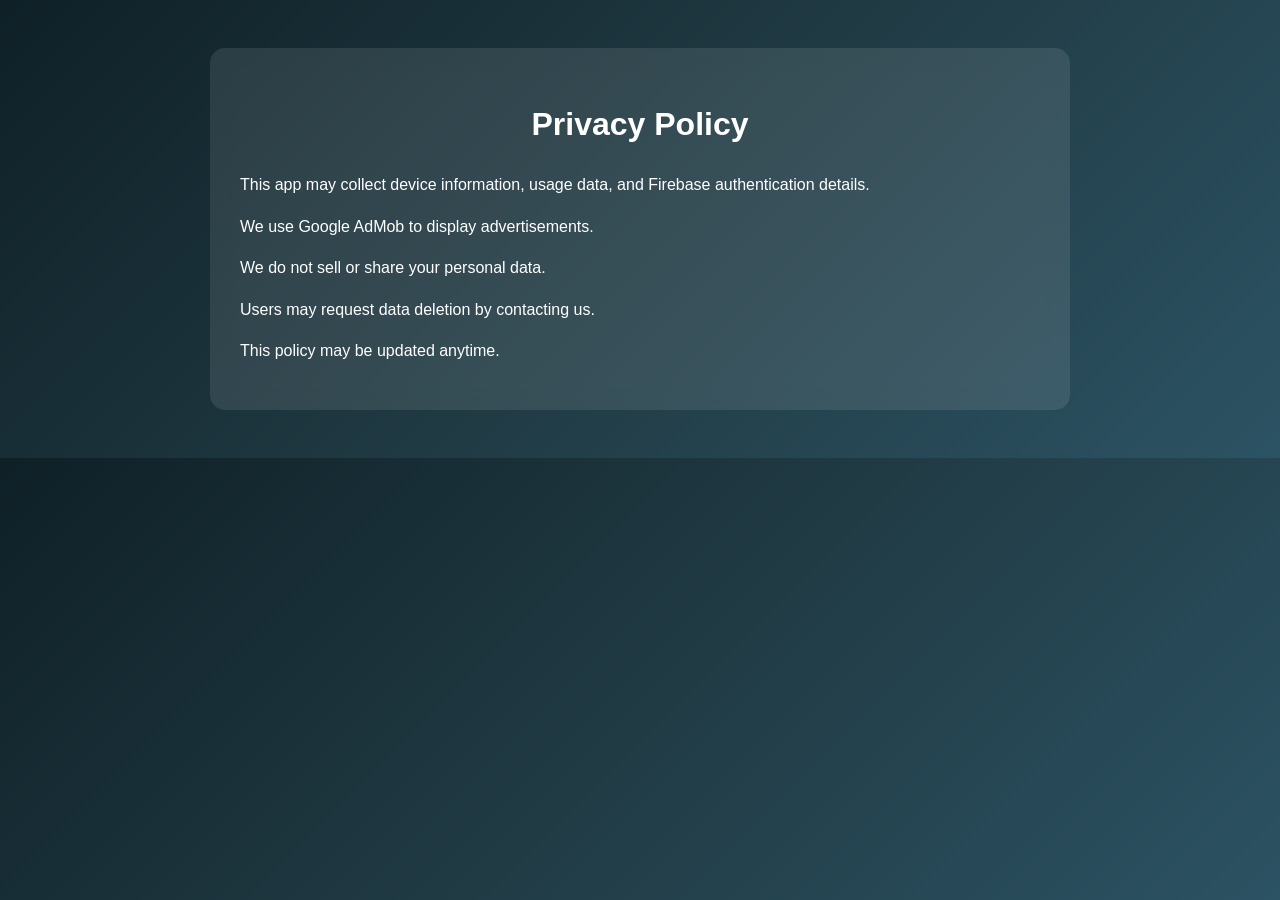
==== privacy.html @ 2727a5b6 "Update privacy.html" ====
<!DOCTYPE html>
<html>
<head>
  <title>Privacy Policy</title>
  <style>
    body {
      font-family: Arial;
      background: linear-gradient(135deg,#0f2027,#203a43,#2c5364);
      color: white;
      padding: 40px;
      line-height: 1.6;
    }
    .container {
      max-width: 800px;
      margin: auto;
      background: rgba(255,255,255,0.1);
      padding: 30px;
      border-radius: 15px;
      backdrop-filter: blur(10px);
    }
    h1 { text-align:center; }
  </style>
</head>
<body>
  <div class="container">
    <h1>Privacy Policy</h1>

    <p>This app may collect device information, usage data, and Firebase authentication details.</p>

    <p>We use Google AdMob to display advertisements.</p>

    <p>We do not sell or share your personal data.</p>

    <p>Users may request data deletion by contacting us.</p>

    <p>This policy may be updated anytime.</p>

  </div>
</body>
</html>
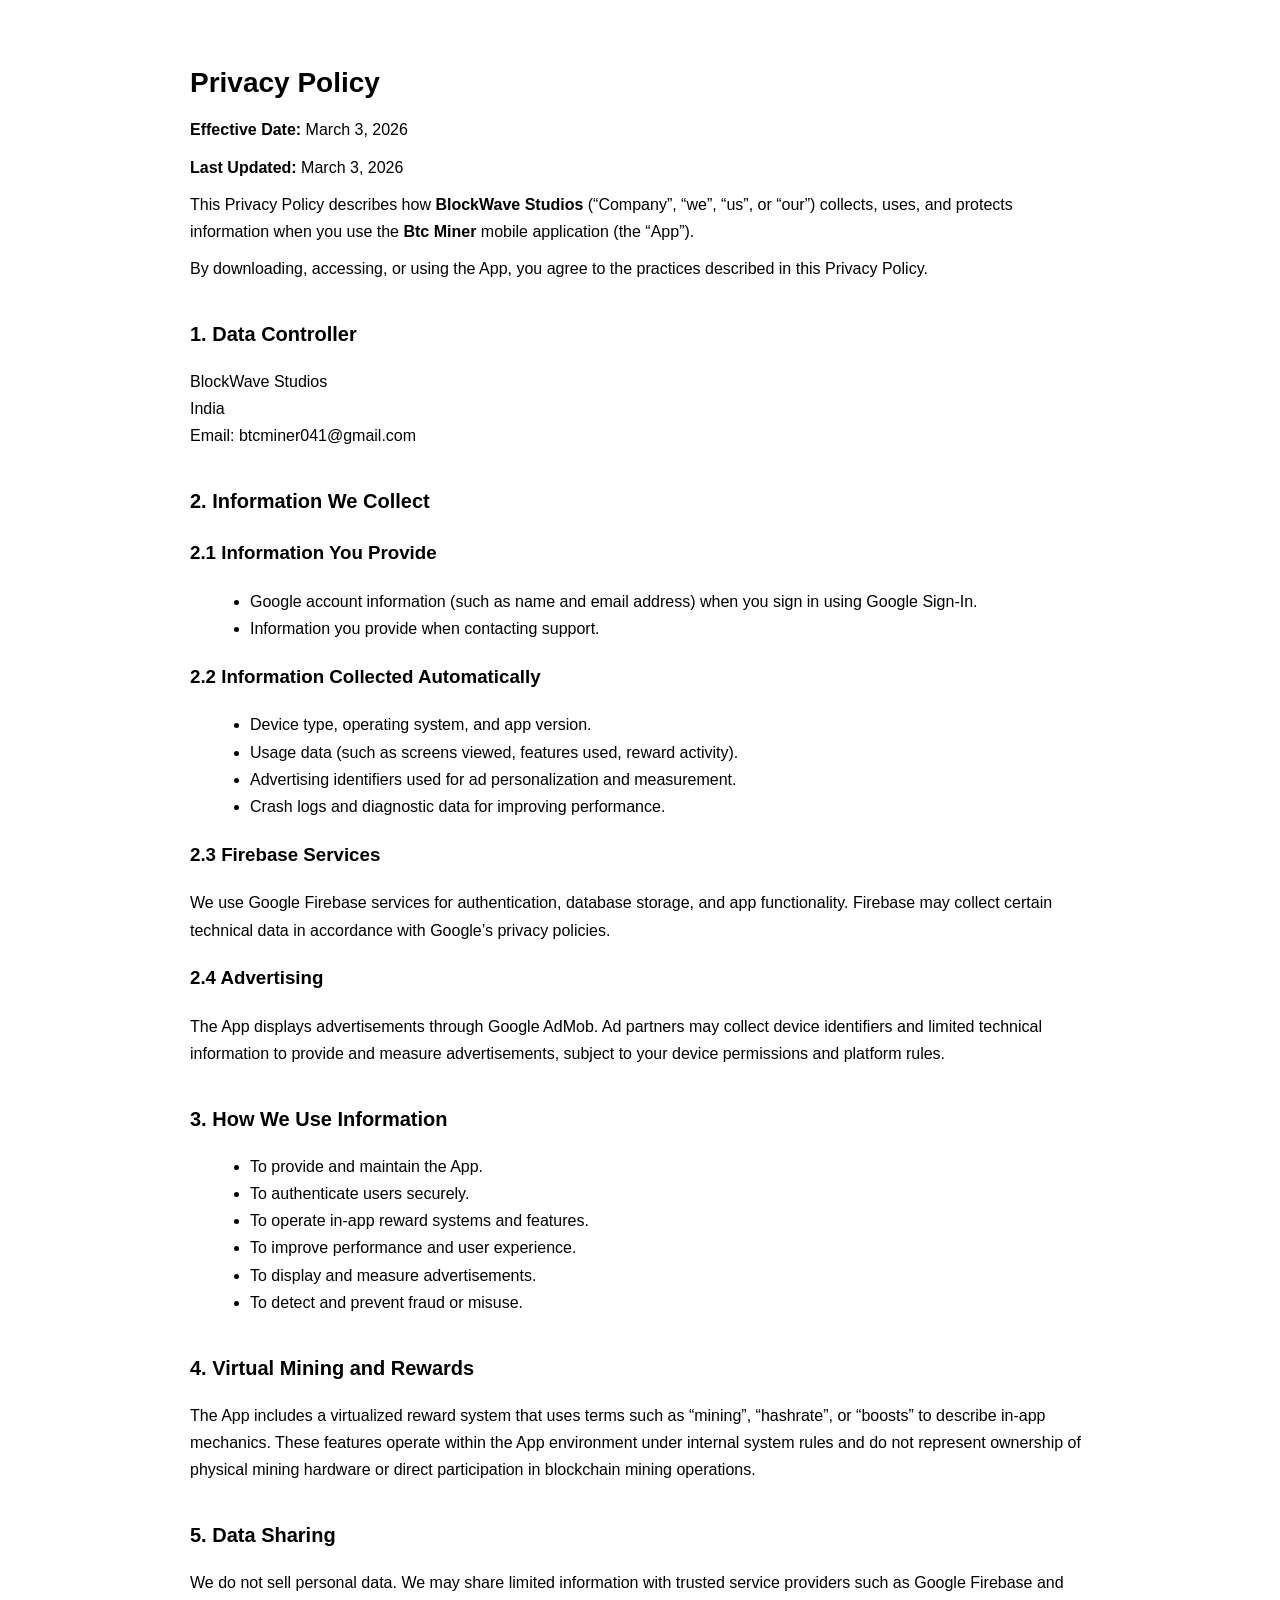
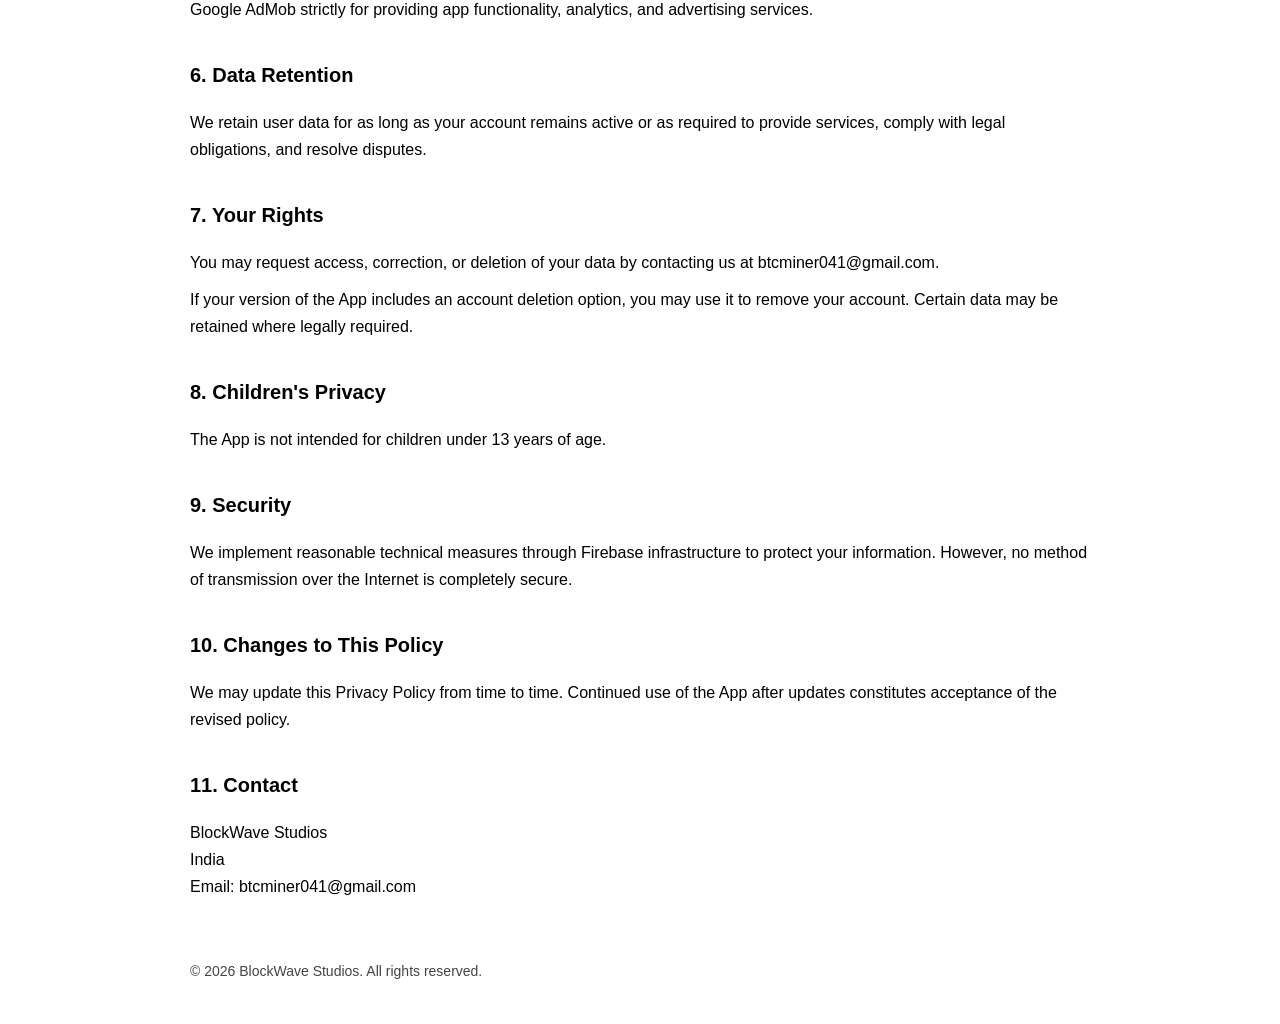
==== commit d4a374a1: "Update privacy.html" ====
--- a/privacy.html
+++ b/privacy.html
@@ -1,40 +1,133 @@
 <!DOCTYPE html>
 <html>
 <head>
-  <title>Privacy Policy</title>
-  <style>
-    body {
-      font-family: Arial;
-      background: linear-gradient(135deg,#0f2027,#203a43,#2c5364);
-      color: white;
-      padding: 40px;
-      line-height: 1.6;
-    }
-    .container {
-      max-width: 800px;
-      margin: auto;
-      background: rgba(255,255,255,0.1);
-      padding: 30px;
-      border-radius: 15px;
-      backdrop-filter: blur(10px);
-    }
-    h1 { text-align:center; }
-  </style>
+<meta charset="UTF-8">
+<meta name="viewport" content="width=device-width, initial-scale=1.0">
+<title>Privacy Policy - Btc Miner</title>
+
+<style>
+body {
+  font-family: Arial, Helvetica, sans-serif;
+  background-color: #ffffff;
+  color: #000000;
+  margin: 0;
+  padding: 40px;
+  line-height: 1.7;
+}
+
+.container {
+  max-width: 900px;
+  margin: auto;
+}
+
+h1 {
+  font-size: 28px;
+  margin-bottom: 10px;
+}
+
+h2 {
+  font-size: 20px;
+  margin-top: 35px;
+}
+
+p {
+  margin: 10px 0;
+}
+
+ul {
+  margin-left: 20px;
+}
+
+.footer {
+  margin-top: 60px;
+  font-size: 14px;
+  color: #444;
+}
+</style>
 </head>
+
 <body>
-  <div class="container">
-    <h1>Privacy Policy</h1>
 
-    <p>This app may collect device information, usage data, and Firebase authentication details.</p>
+<div class="container">
 
-    <p>We use Google AdMob to display advertisements.</p>
+<h1>Privacy Policy</h1>
+<p><strong>Effective Date:</strong> March 3, 2026</p>
+<p><strong>Last Updated:</strong> March 3, 2026</p>
 
-    <p>We do not sell or share your personal data.</p>
+<p>This Privacy Policy describes how <strong>BlockWave Studios</strong> (“Company”, “we”, “us”, or “our”) collects, uses, and protects information when you use the <strong>Btc Miner</strong> mobile application (the “App”).</p>
 
-    <p>Users may request data deletion by contacting us.</p>
+<p>By downloading, accessing, or using the App, you agree to the practices described in this Privacy Policy.</p>
 
-    <p>This policy may be updated anytime.</p>
+<h2>1. Data Controller</h2>
+<p>BlockWave Studios<br>
+India<br>
+Email: btcminer041@gmail.com</p>
 
-  </div>
+<h2>2. Information We Collect</h2>
+
+<h3>2.1 Information You Provide</h3>
+<ul>
+<li>Google account information (such as name and email address) when you sign in using Google Sign-In.</li>
+<li>Information you provide when contacting support.</li>
+</ul>
+
+<h3>2.2 Information Collected Automatically</h3>
+<ul>
+<li>Device type, operating system, and app version.</li>
+<li>Usage data (such as screens viewed, features used, reward activity).</li>
+<li>Advertising identifiers used for ad personalization and measurement.</li>
+<li>Crash logs and diagnostic data for improving performance.</li>
+</ul>
+
+<h3>2.3 Firebase Services</h3>
+<p>We use Google Firebase services for authentication, database storage, and app functionality. Firebase may collect certain technical data in accordance with Google’s privacy policies.</p>
+
+<h3>2.4 Advertising</h3>
+<p>The App displays advertisements through Google AdMob. Ad partners may collect device identifiers and limited technical information to provide and measure advertisements, subject to your device permissions and platform rules.</p>
+
+<h2>3. How We Use Information</h2>
+<ul>
+<li>To provide and maintain the App.</li>
+<li>To authenticate users securely.</li>
+<li>To operate in-app reward systems and features.</li>
+<li>To improve performance and user experience.</li>
+<li>To display and measure advertisements.</li>
+<li>To detect and prevent fraud or misuse.</li>
+</ul>
+
+<h2>4. Virtual Mining and Rewards</h2>
+<p>The App includes a virtualized reward system that uses terms such as “mining”, “hashrate”, or “boosts” to describe in-app mechanics. These features operate within the App environment under internal system rules and do not represent ownership of physical mining hardware or direct participation in blockchain mining operations.</p>
+
+<h2>5. Data Sharing</h2>
+<p>We do not sell personal data. We may share limited information with trusted service providers such as Google Firebase and Google AdMob strictly for providing app functionality, analytics, and advertising services.</p>
+
+<h2>6. Data Retention</h2>
+<p>We retain user data for as long as your account remains active or as required to provide services, comply with legal obligations, and resolve disputes.</p>
+
+<h2>7. Your Rights</h2>
+<p>You may request access, correction, or deletion of your data by contacting us at btcminer041@gmail.com.</p>
+
+<p>If your version of the App includes an account deletion option, you may use it to remove your account. Certain data may be retained where legally required.</p>
+
+<h2>8. Children's Privacy</h2>
+<p>The App is not intended for children under 13 years of age.</p>
+
+<h2>9. Security</h2>
+<p>We implement reasonable technical measures through Firebase infrastructure to protect your information. However, no method of transmission over the Internet is completely secure.</p>
+
+<h2>10. Changes to This Policy</h2>
+<p>We may update this Privacy Policy from time to time. Continued use of the App after updates constitutes acceptance of the revised policy.</p>
+
+<h2>11. Contact</h2>
+<p>BlockWave Studios<br>
+India<br>
+Email: btcminer041@gmail.com</p>
+
+<div class="footer">
+© 2026 BlockWave Studios. All rights reserved.
+</div>
+
+</div>
+
 </body>
 </html>
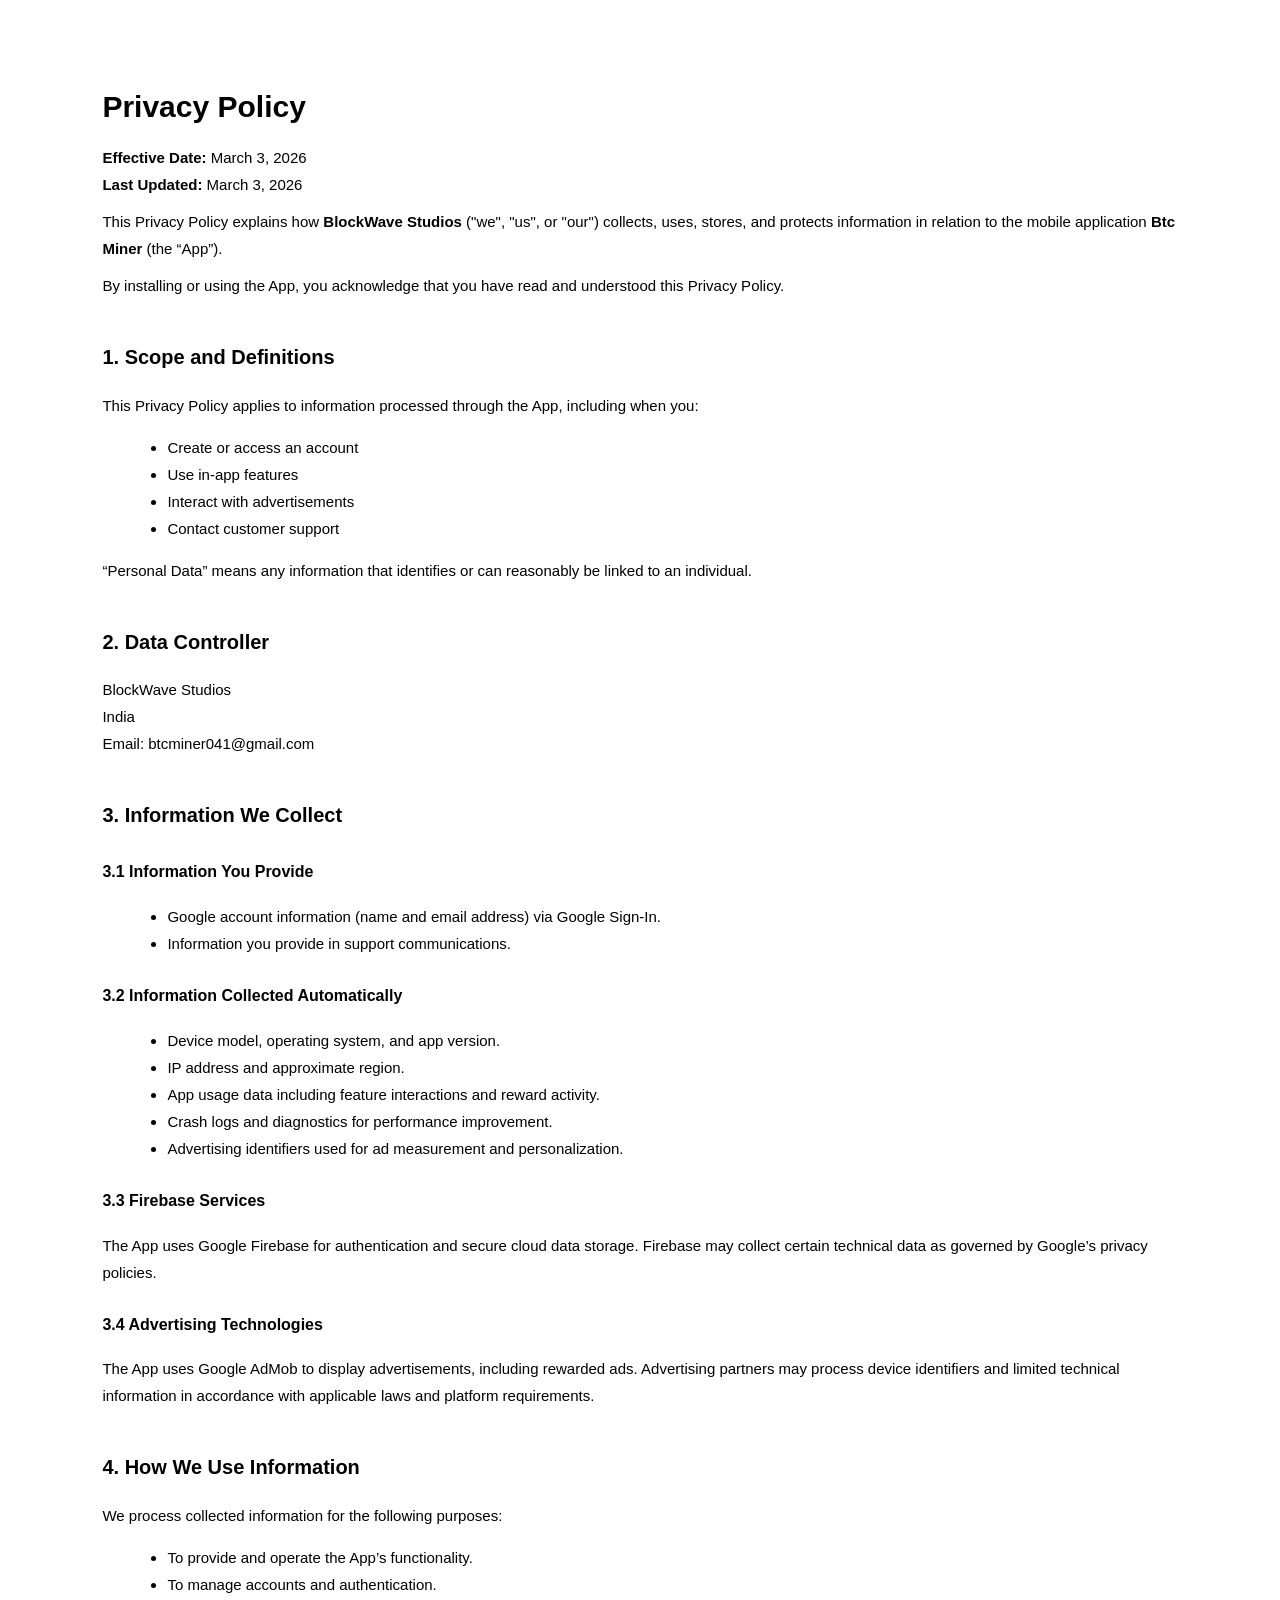
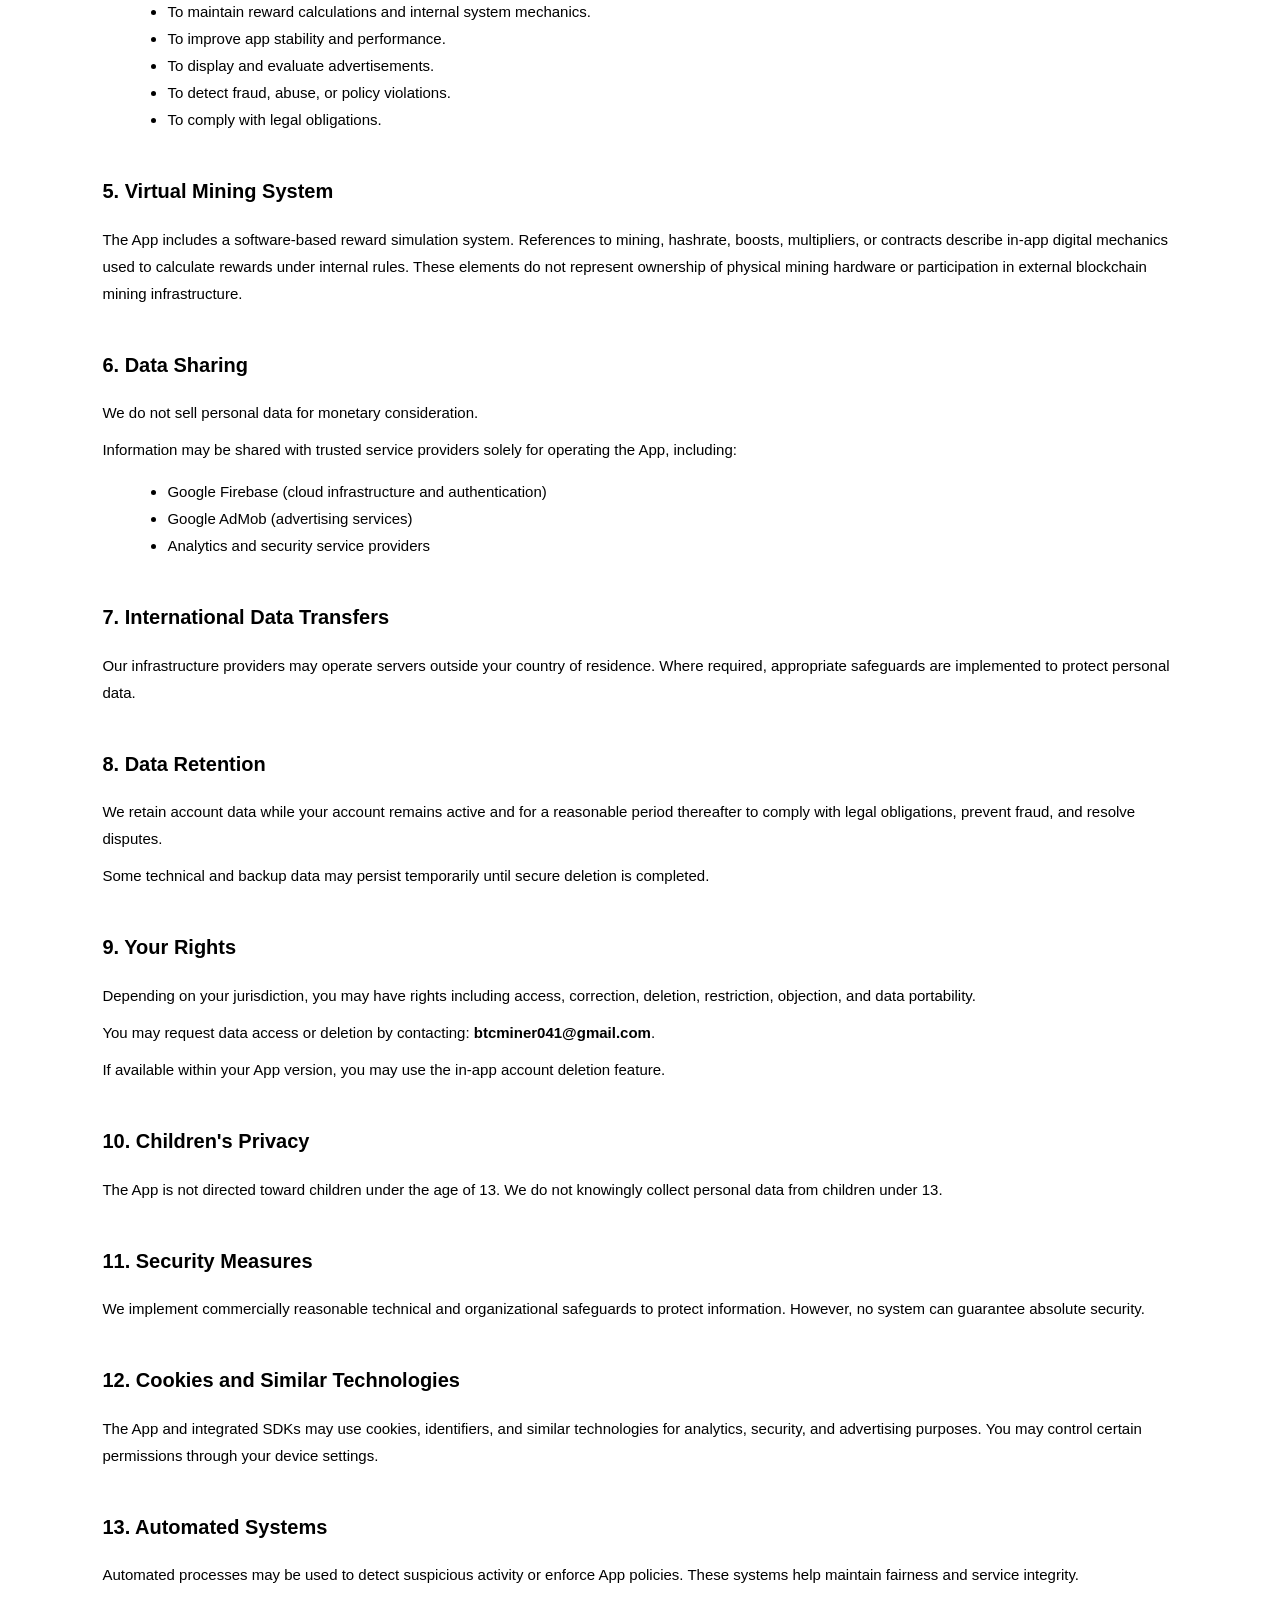
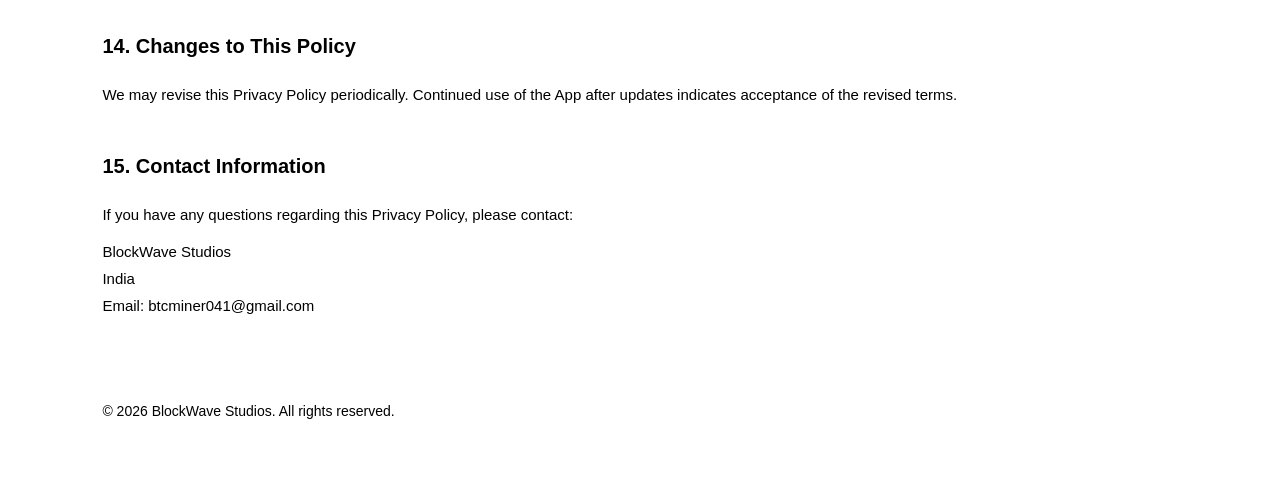
==== commit bcb68309: "Update privacy.html" ====
--- a/privacy.html
+++ b/privacy.html
@@ -8,26 +8,27 @@
 <style>
 body {
   font-family: Arial, Helvetica, sans-serif;
-  background-color: #ffffff;
+  background: #ffffff;
   color: #000000;
   margin: 0;
-  padding: 40px;
-  line-height: 1.7;
-}
-
-.container {
-  max-width: 900px;
-  margin: auto;
+  padding: 60px 8%;
+  line-height: 1.8;
+  font-size: 15px;
 }
 
 h1 {
-  font-size: 28px;
-  margin-bottom: 10px;
+  font-size: 30px;
+  margin-bottom: 5px;
 }
 
 h2 {
   font-size: 20px;
-  margin-top: 35px;
+  margin-top: 40px;
+}
+
+h3 {
+  font-size: 16px;
+  margin-top: 25px;
 }
 
 p {
@@ -35,99 +36,132 @@
 }
 
 ul {
-  margin-left: 20px;
+  margin-left: 25px;
 }
 
 .footer {
-  margin-top: 60px;
+  margin-top: 80px;
   font-size: 14px;
-  color: #444;
 }
 </style>
 </head>
 
 <body>
 
-<div class="container">
+<h1>Privacy Policy</h1>
+<p><strong>Effective Date:</strong> March 3, 2026<br>
+<strong>Last Updated:</strong> March 3, 2026</p>
 
-<h1>Privacy Policy</h1>
-<p><strong>Effective Date:</strong> March 3, 2026</p>
-<p><strong>Last Updated:</strong> March 3, 2026</p>
+<p>This Privacy Policy explains how <strong>BlockWave Studios</strong> ("we", "us", or "our") collects, uses, stores, and protects information in relation to the mobile application <strong>Btc Miner</strong> (the “App”).</p>
 
-<p>This Privacy Policy describes how <strong>BlockWave Studios</strong> (“Company”, “we”, “us”, or “our”) collects, uses, and protects information when you use the <strong>Btc Miner</strong> mobile application (the “App”).</p>
+<p>By installing or using the App, you acknowledge that you have read and understood this Privacy Policy.</p>
 
-<p>By downloading, accessing, or using the App, you agree to the practices described in this Privacy Policy.</p>
+<h2>1. Scope and Definitions</h2>
+<p>This Privacy Policy applies to information processed through the App, including when you:</p>
+<ul>
+<li>Create or access an account</li>
+<li>Use in-app features</li>
+<li>Interact with advertisements</li>
+<li>Contact customer support</li>
+</ul>
 
-<h2>1. Data Controller</h2>
+<p>“Personal Data” means any information that identifies or can reasonably be linked to an individual.</p>
+
+<h2>2. Data Controller</h2>
 <p>BlockWave Studios<br>
 India<br>
 Email: btcminer041@gmail.com</p>
 
-<h2>2. Information We Collect</h2>
+<h2>3. Information We Collect</h2>
 
-<h3>2.1 Information You Provide</h3>
+<h3>3.1 Information You Provide</h3>
 <ul>
-<li>Google account information (such as name and email address) when you sign in using Google Sign-In.</li>
-<li>Information you provide when contacting support.</li>
+<li>Google account information (name and email address) via Google Sign-In.</li>
+<li>Information you provide in support communications.</li>
 </ul>
 
-<h3>2.2 Information Collected Automatically</h3>
+<h3>3.2 Information Collected Automatically</h3>
 <ul>
-<li>Device type, operating system, and app version.</li>
-<li>Usage data (such as screens viewed, features used, reward activity).</li>
-<li>Advertising identifiers used for ad personalization and measurement.</li>
-<li>Crash logs and diagnostic data for improving performance.</li>
+<li>Device model, operating system, and app version.</li>
+<li>IP address and approximate region.</li>
+<li>App usage data including feature interactions and reward activity.</li>
+<li>Crash logs and diagnostics for performance improvement.</li>
+<li>Advertising identifiers used for ad measurement and personalization.</li>
 </ul>
 
-<h3>2.3 Firebase Services</h3>
-<p>We use Google Firebase services for authentication, database storage, and app functionality. Firebase may collect certain technical data in accordance with Google’s privacy policies.</p>
+<h3>3.3 Firebase Services</h3>
+<p>The App uses Google Firebase for authentication and secure cloud data storage. Firebase may collect certain technical data as governed by Google’s privacy policies.</p>
 
-<h3>2.4 Advertising</h3>
-<p>The App displays advertisements through Google AdMob. Ad partners may collect device identifiers and limited technical information to provide and measure advertisements, subject to your device permissions and platform rules.</p>
+<h3>3.4 Advertising Technologies</h3>
+<p>The App uses Google AdMob to display advertisements, including rewarded ads. Advertising partners may process device identifiers and limited technical information in accordance with applicable laws and platform requirements.</p>
 
-<h2>3. How We Use Information</h2>
+<h2>4. How We Use Information</h2>
+<p>We process collected information for the following purposes:</p>
 <ul>
-<li>To provide and maintain the App.</li>
-<li>To authenticate users securely.</li>
-<li>To operate in-app reward systems and features.</li>
-<li>To improve performance and user experience.</li>
-<li>To display and measure advertisements.</li>
-<li>To detect and prevent fraud or misuse.</li>
+<li>To provide and operate the App’s functionality.</li>
+<li>To manage accounts and authentication.</li>
+<li>To maintain reward calculations and internal system mechanics.</li>
+<li>To improve app stability and performance.</li>
+<li>To display and evaluate advertisements.</li>
+<li>To detect fraud, abuse, or policy violations.</li>
+<li>To comply with legal obligations.</li>
 </ul>
 
-<h2>4. Virtual Mining and Rewards</h2>
-<p>The App includes a virtualized reward system that uses terms such as “mining”, “hashrate”, or “boosts” to describe in-app mechanics. These features operate within the App environment under internal system rules and do not represent ownership of physical mining hardware or direct participation in blockchain mining operations.</p>
+<h2>5. Virtual Mining System</h2>
+<p>The App includes a software-based reward simulation system. References to mining, hashrate, boosts, multipliers, or contracts describe in-app digital mechanics used to calculate rewards under internal rules. These elements do not represent ownership of physical mining hardware or participation in external blockchain mining infrastructure.</p>
 
-<h2>5. Data Sharing</h2>
-<p>We do not sell personal data. We may share limited information with trusted service providers such as Google Firebase and Google AdMob strictly for providing app functionality, analytics, and advertising services.</p>
+<h2>6. Data Sharing</h2>
+<p>We do not sell personal data for monetary consideration.</p>
 
-<h2>6. Data Retention</h2>
-<p>We retain user data for as long as your account remains active or as required to provide services, comply with legal obligations, and resolve disputes.</p>
+<p>Information may be shared with trusted service providers solely for operating the App, including:</p>
+<ul>
+<li>Google Firebase (cloud infrastructure and authentication)</li>
+<li>Google AdMob (advertising services)</li>
+<li>Analytics and security service providers</li>
+</ul>
 
-<h2>7. Your Rights</h2>
-<p>You may request access, correction, or deletion of your data by contacting us at btcminer041@gmail.com.</p>
+<h2>7. International Data Transfers</h2>
+<p>Our infrastructure providers may operate servers outside your country of residence. Where required, appropriate safeguards are implemented to protect personal data.</p>
 
-<p>If your version of the App includes an account deletion option, you may use it to remove your account. Certain data may be retained where legally required.</p>
+<h2>8. Data Retention</h2>
+<p>We retain account data while your account remains active and for a reasonable period thereafter to comply with legal obligations, prevent fraud, and resolve disputes.</p>
 
-<h2>8. Children's Privacy</h2>
-<p>The App is not intended for children under 13 years of age.</p>
+<p>Some technical and backup data may persist temporarily until secure deletion is completed.</p>
 
-<h2>9. Security</h2>
-<p>We implement reasonable technical measures through Firebase infrastructure to protect your information. However, no method of transmission over the Internet is completely secure.</p>
+<h2>9. Your Rights</h2>
+<p>Depending on your jurisdiction, you may have rights including access, correction, deletion, restriction, objection, and data portability.</p>
 
-<h2>10. Changes to This Policy</h2>
-<p>We may update this Privacy Policy from time to time. Continued use of the App after updates constitutes acceptance of the revised policy.</p>
+<p>You may request data access or deletion by contacting: <strong>btcminer041@gmail.com</strong>.</p>
 
-<h2>11. Contact</h2>
-<p>BlockWave Studios<br>
+<p>If available within your App version, you may use the in-app account deletion feature.</p>
+
+<h2>10. Children's Privacy</h2>
+<p>The App is not directed toward children under the age of 13. We do not knowingly collect personal data from children under 13.</p>
+
+<h2>11. Security Measures</h2>
+<p>We implement commercially reasonable technical and organizational safeguards to protect information. However, no system can guarantee absolute security.</p>
+
+<h2>12. Cookies and Similar Technologies</h2>
+<p>The App and integrated SDKs may use cookies, identifiers, and similar technologies for analytics, security, and advertising purposes. You may control certain permissions through your device settings.</p>
+
+<h2>13. Automated Systems</h2>
+<p>Automated processes may be used to detect suspicious activity or enforce App policies. These systems help maintain fairness and service integrity.</p>
+
+<h2>14. Changes to This Policy</h2>
+<p>We may revise this Privacy Policy periodically. Continued use of the App after updates indicates acceptance of the revised terms.</p>
+
+<h2>15. Contact Information</h2>
+<p>If you have any questions regarding this Privacy Policy, please contact:</p>
+
+<p>
+BlockWave Studios<br>
 India<br>
-Email: btcminer041@gmail.com</p>
+Email: btcminer041@gmail.com
+</p>
 
 <div class="footer">
 © 2026 BlockWave Studios. All rights reserved.
 </div>
 
-</div>
-
 </body>
 </html>
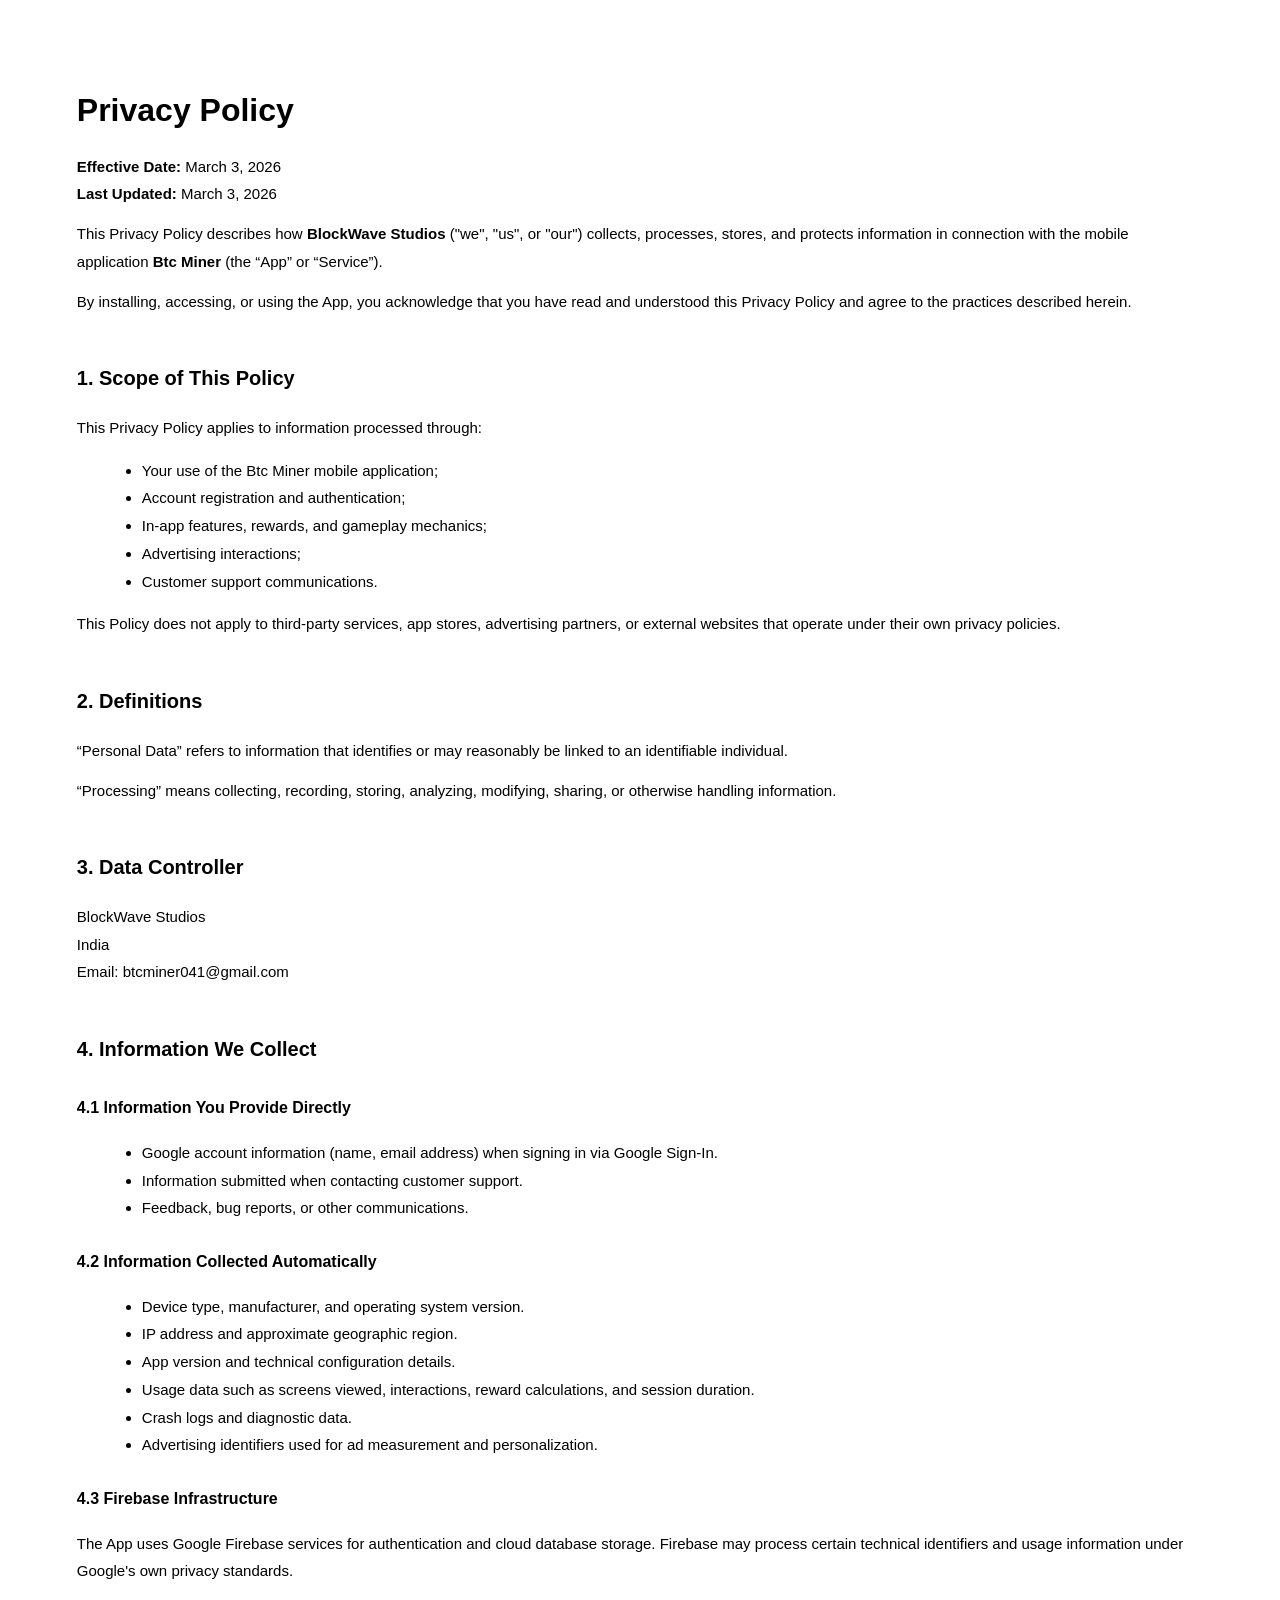
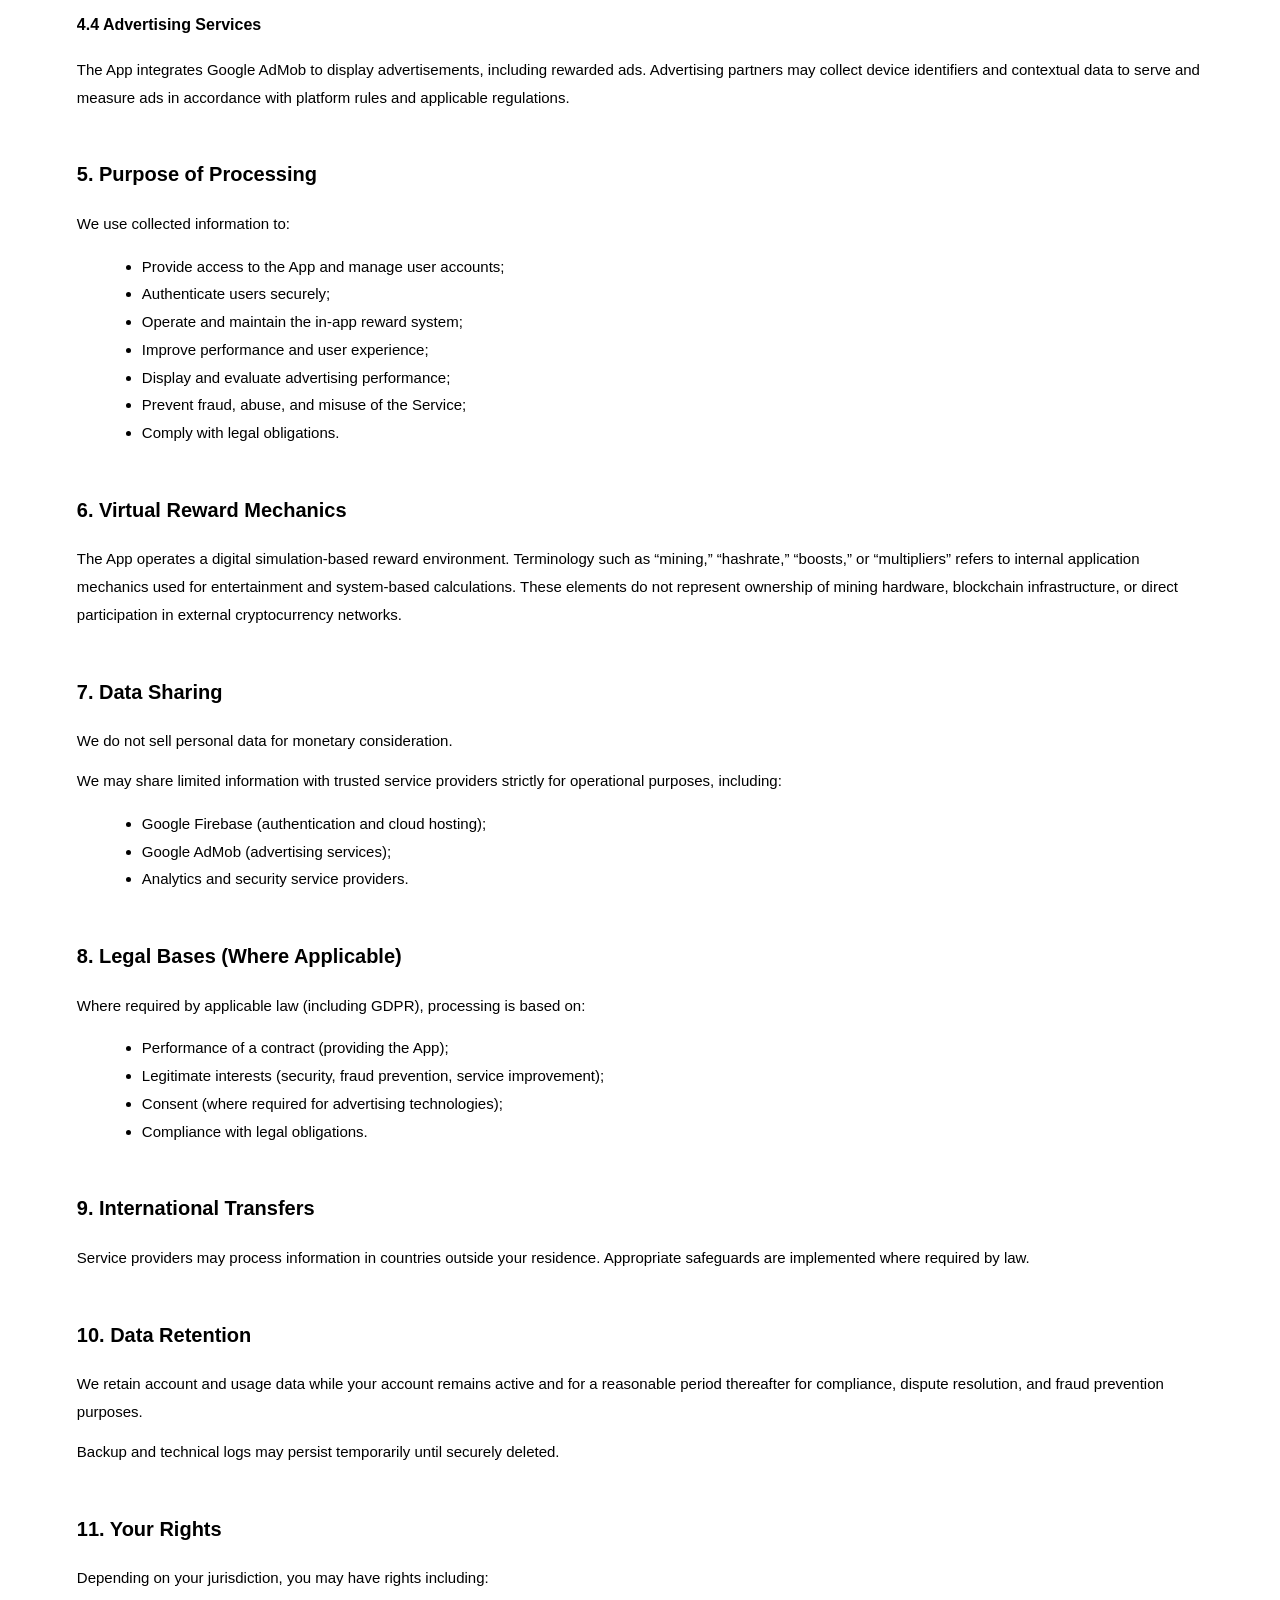
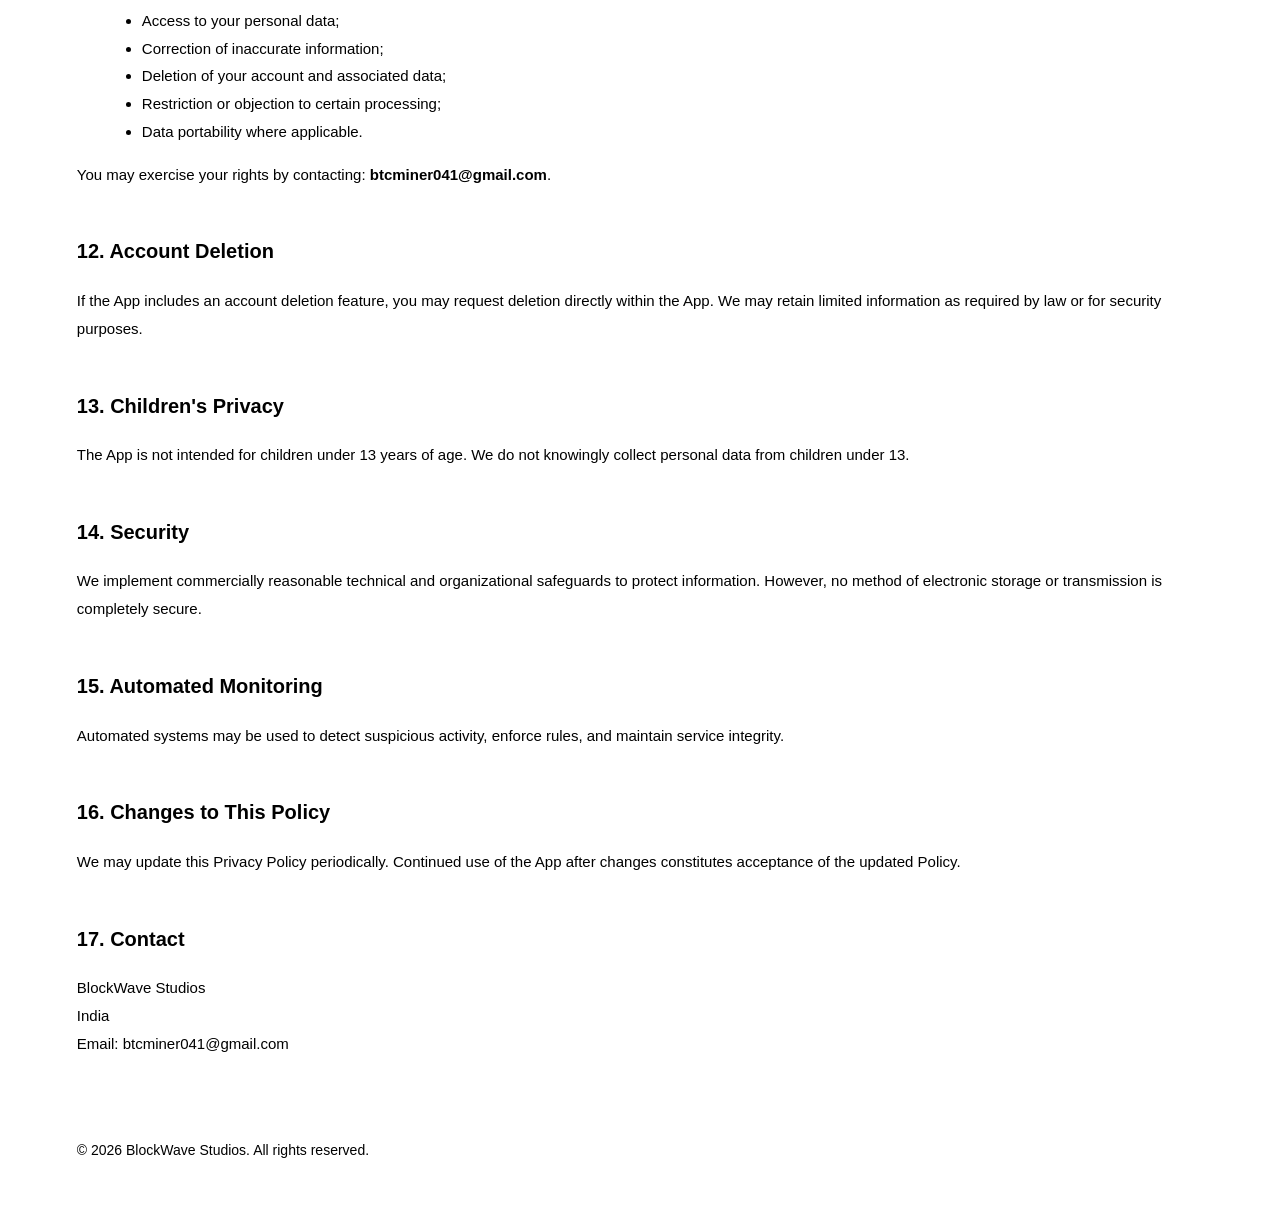
==== commit 841ef135: "Update privacy.html" ====
--- a/privacy.html
+++ b/privacy.html
@@ -11,33 +11,16 @@
   background: #ffffff;
   color: #000000;
   margin: 0;
-  padding: 60px 8%;
-  line-height: 1.8;
+  padding: 60px 6%;
+  line-height: 1.85;
   font-size: 15px;
 }
 
-h1 {
-  font-size: 30px;
-  margin-bottom: 5px;
-}
-
-h2 {
-  font-size: 20px;
-  margin-top: 40px;
-}
-
-h3 {
-  font-size: 16px;
-  margin-top: 25px;
-}
-
-p {
-  margin: 10px 0;
-}
-
-ul {
-  margin-left: 25px;
-}
+h1 { font-size: 32px; margin-bottom: 10px; }
+h2 { font-size: 20px; margin-top: 45px; }
+h3 { font-size: 16px; margin-top: 25px; }
+p { margin: 12px 0; }
+ul { margin-left: 25px; }
 
 .footer {
   margin-top: 80px;
@@ -52,107 +35,128 @@
 <p><strong>Effective Date:</strong> March 3, 2026<br>
 <strong>Last Updated:</strong> March 3, 2026</p>
 
-<p>This Privacy Policy explains how <strong>BlockWave Studios</strong> ("we", "us", or "our") collects, uses, stores, and protects information in relation to the mobile application <strong>Btc Miner</strong> (the “App”).</p>
+<p>This Privacy Policy describes how <strong>BlockWave Studios</strong> ("we", "us", or "our") collects, processes, stores, and protects information in connection with the mobile application <strong>Btc Miner</strong> (the “App” or “Service”).</p>
 
-<p>By installing or using the App, you acknowledge that you have read and understood this Privacy Policy.</p>
+<p>By installing, accessing, or using the App, you acknowledge that you have read and understood this Privacy Policy and agree to the practices described herein.</p>
 
-<h2>1. Scope and Definitions</h2>
-<p>This Privacy Policy applies to information processed through the App, including when you:</p>
+<h2>1. Scope of This Policy</h2>
+<p>This Privacy Policy applies to information processed through:</p>
 <ul>
-<li>Create or access an account</li>
-<li>Use in-app features</li>
-<li>Interact with advertisements</li>
-<li>Contact customer support</li>
+<li>Your use of the Btc Miner mobile application;</li>
+<li>Account registration and authentication;</li>
+<li>In-app features, rewards, and gameplay mechanics;</li>
+<li>Advertising interactions;</li>
+<li>Customer support communications.</li>
 </ul>
 
-<p>“Personal Data” means any information that identifies or can reasonably be linked to an individual.</p>
+<p>This Policy does not apply to third-party services, app stores, advertising partners, or external websites that operate under their own privacy policies.</p>
 
-<h2>2. Data Controller</h2>
-<p>BlockWave Studios<br>
+<h2>2. Definitions</h2>
+<p>“Personal Data” refers to information that identifies or may reasonably be linked to an identifiable individual.</p>
+<p>“Processing” means collecting, recording, storing, analyzing, modifying, sharing, or otherwise handling information.</p>
+
+<h2>3. Data Controller</h2>
+<p>
+BlockWave Studios<br>
 India<br>
-Email: btcminer041@gmail.com</p>
+Email: btcminer041@gmail.com
+</p>
 
-<h2>3. Information We Collect</h2>
+<h2>4. Information We Collect</h2>
 
-<h3>3.1 Information You Provide</h3>
+<h3>4.1 Information You Provide Directly</h3>
 <ul>
-<li>Google account information (name and email address) via Google Sign-In.</li>
-<li>Information you provide in support communications.</li>
+<li>Google account information (name, email address) when signing in via Google Sign-In.</li>
+<li>Information submitted when contacting customer support.</li>
+<li>Feedback, bug reports, or other communications.</li>
 </ul>
 
-<h3>3.2 Information Collected Automatically</h3>
+<h3>4.2 Information Collected Automatically</h3>
 <ul>
-<li>Device model, operating system, and app version.</li>
-<li>IP address and approximate region.</li>
-<li>App usage data including feature interactions and reward activity.</li>
-<li>Crash logs and diagnostics for performance improvement.</li>
+<li>Device type, manufacturer, and operating system version.</li>
+<li>IP address and approximate geographic region.</li>
+<li>App version and technical configuration details.</li>
+<li>Usage data such as screens viewed, interactions, reward calculations, and session duration.</li>
+<li>Crash logs and diagnostic data.</li>
 <li>Advertising identifiers used for ad measurement and personalization.</li>
 </ul>
 
-<h3>3.3 Firebase Services</h3>
-<p>The App uses Google Firebase for authentication and secure cloud data storage. Firebase may collect certain technical data as governed by Google’s privacy policies.</p>
+<h3>4.3 Firebase Infrastructure</h3>
+<p>The App uses Google Firebase services for authentication and cloud database storage. Firebase may process certain technical identifiers and usage information under Google's own privacy standards.</p>
 
-<h3>3.4 Advertising Technologies</h3>
-<p>The App uses Google AdMob to display advertisements, including rewarded ads. Advertising partners may process device identifiers and limited technical information in accordance with applicable laws and platform requirements.</p>
+<h3>4.4 Advertising Services</h3>
+<p>The App integrates Google AdMob to display advertisements, including rewarded ads. Advertising partners may collect device identifiers and contextual data to serve and measure ads in accordance with platform rules and applicable regulations.</p>
 
-<h2>4. How We Use Information</h2>
-<p>We process collected information for the following purposes:</p>
+<h2>5. Purpose of Processing</h2>
+<p>We use collected information to:</p>
 <ul>
-<li>To provide and operate the App’s functionality.</li>
-<li>To manage accounts and authentication.</li>
-<li>To maintain reward calculations and internal system mechanics.</li>
-<li>To improve app stability and performance.</li>
-<li>To display and evaluate advertisements.</li>
-<li>To detect fraud, abuse, or policy violations.</li>
-<li>To comply with legal obligations.</li>
+<li>Provide access to the App and manage user accounts;</li>
+<li>Authenticate users securely;</li>
+<li>Operate and maintain the in-app reward system;</li>
+<li>Improve performance and user experience;</li>
+<li>Display and evaluate advertising performance;</li>
+<li>Prevent fraud, abuse, and misuse of the Service;</li>
+<li>Comply with legal obligations.</li>
 </ul>
 
-<h2>5. Virtual Mining System</h2>
-<p>The App includes a software-based reward simulation system. References to mining, hashrate, boosts, multipliers, or contracts describe in-app digital mechanics used to calculate rewards under internal rules. These elements do not represent ownership of physical mining hardware or participation in external blockchain mining infrastructure.</p>
+<h2>6. Virtual Reward Mechanics</h2>
+<p>The App operates a digital simulation-based reward environment. Terminology such as “mining,” “hashrate,” “boosts,” or “multipliers” refers to internal application mechanics used for entertainment and system-based calculations. These elements do not represent ownership of mining hardware, blockchain infrastructure, or direct participation in external cryptocurrency networks.</p>
 
-<h2>6. Data Sharing</h2>
+<h2>7. Data Sharing</h2>
 <p>We do not sell personal data for monetary consideration.</p>
 
-<p>Information may be shared with trusted service providers solely for operating the App, including:</p>
+<p>We may share limited information with trusted service providers strictly for operational purposes, including:</p>
 <ul>
-<li>Google Firebase (cloud infrastructure and authentication)</li>
-<li>Google AdMob (advertising services)</li>
-<li>Analytics and security service providers</li>
+<li>Google Firebase (authentication and cloud hosting);</li>
+<li>Google AdMob (advertising services);</li>
+<li>Analytics and security service providers.</li>
 </ul>
 
-<h2>7. International Data Transfers</h2>
-<p>Our infrastructure providers may operate servers outside your country of residence. Where required, appropriate safeguards are implemented to protect personal data.</p>
+<h2>8. Legal Bases (Where Applicable)</h2>
+<p>Where required by applicable law (including GDPR), processing is based on:</p>
+<ul>
+<li>Performance of a contract (providing the App);</li>
+<li>Legitimate interests (security, fraud prevention, service improvement);</li>
+<li>Consent (where required for advertising technologies);</li>
+<li>Compliance with legal obligations.</li>
+</ul>
 
-<h2>8. Data Retention</h2>
-<p>We retain account data while your account remains active and for a reasonable period thereafter to comply with legal obligations, prevent fraud, and resolve disputes.</p>
+<h2>9. International Transfers</h2>
+<p>Service providers may process information in countries outside your residence. Appropriate safeguards are implemented where required by law.</p>
 
-<p>Some technical and backup data may persist temporarily until secure deletion is completed.</p>
+<h2>10. Data Retention</h2>
+<p>We retain account and usage data while your account remains active and for a reasonable period thereafter for compliance, dispute resolution, and fraud prevention purposes.</p>
 
-<h2>9. Your Rights</h2>
-<p>Depending on your jurisdiction, you may have rights including access, correction, deletion, restriction, objection, and data portability.</p>
+<p>Backup and technical logs may persist temporarily until securely deleted.</p>
 
-<p>You may request data access or deletion by contacting: <strong>btcminer041@gmail.com</strong>.</p>
+<h2>11. Your Rights</h2>
+<p>Depending on your jurisdiction, you may have rights including:</p>
+<ul>
+<li>Access to your personal data;</li>
+<li>Correction of inaccurate information;</li>
+<li>Deletion of your account and associated data;</li>
+<li>Restriction or objection to certain processing;</li>
+<li>Data portability where applicable.</li>
+</ul>
 
-<p>If available within your App version, you may use the in-app account deletion feature.</p>
+<p>You may exercise your rights by contacting: <strong>btcminer041@gmail.com</strong>.</p>
 
-<h2>10. Children's Privacy</h2>
-<p>The App is not directed toward children under the age of 13. We do not knowingly collect personal data from children under 13.</p>
+<h2>12. Account Deletion</h2>
+<p>If the App includes an account deletion feature, you may request deletion directly within the App. We may retain limited information as required by law or for security purposes.</p>
 
-<h2>11. Security Measures</h2>
-<p>We implement commercially reasonable technical and organizational safeguards to protect information. However, no system can guarantee absolute security.</p>
+<h2>13. Children's Privacy</h2>
+<p>The App is not intended for children under 13 years of age. We do not knowingly collect personal data from children under 13.</p>
 
-<h2>12. Cookies and Similar Technologies</h2>
-<p>The App and integrated SDKs may use cookies, identifiers, and similar technologies for analytics, security, and advertising purposes. You may control certain permissions through your device settings.</p>
+<h2>14. Security</h2>
+<p>We implement commercially reasonable technical and organizational safeguards to protect information. However, no method of electronic storage or transmission is completely secure.</p>
 
-<h2>13. Automated Systems</h2>
-<p>Automated processes may be used to detect suspicious activity or enforce App policies. These systems help maintain fairness and service integrity.</p>
+<h2>15. Automated Monitoring</h2>
+<p>Automated systems may be used to detect suspicious activity, enforce rules, and maintain service integrity.</p>
 
-<h2>14. Changes to This Policy</h2>
-<p>We may revise this Privacy Policy periodically. Continued use of the App after updates indicates acceptance of the revised terms.</p>
+<h2>16. Changes to This Policy</h2>
+<p>We may update this Privacy Policy periodically. Continued use of the App after changes constitutes acceptance of the updated Policy.</p>
 
-<h2>15. Contact Information</h2>
-<p>If you have any questions regarding this Privacy Policy, please contact:</p>
-
+<h2>17. Contact</h2>
 <p>
 BlockWave Studios<br>
 India<br>
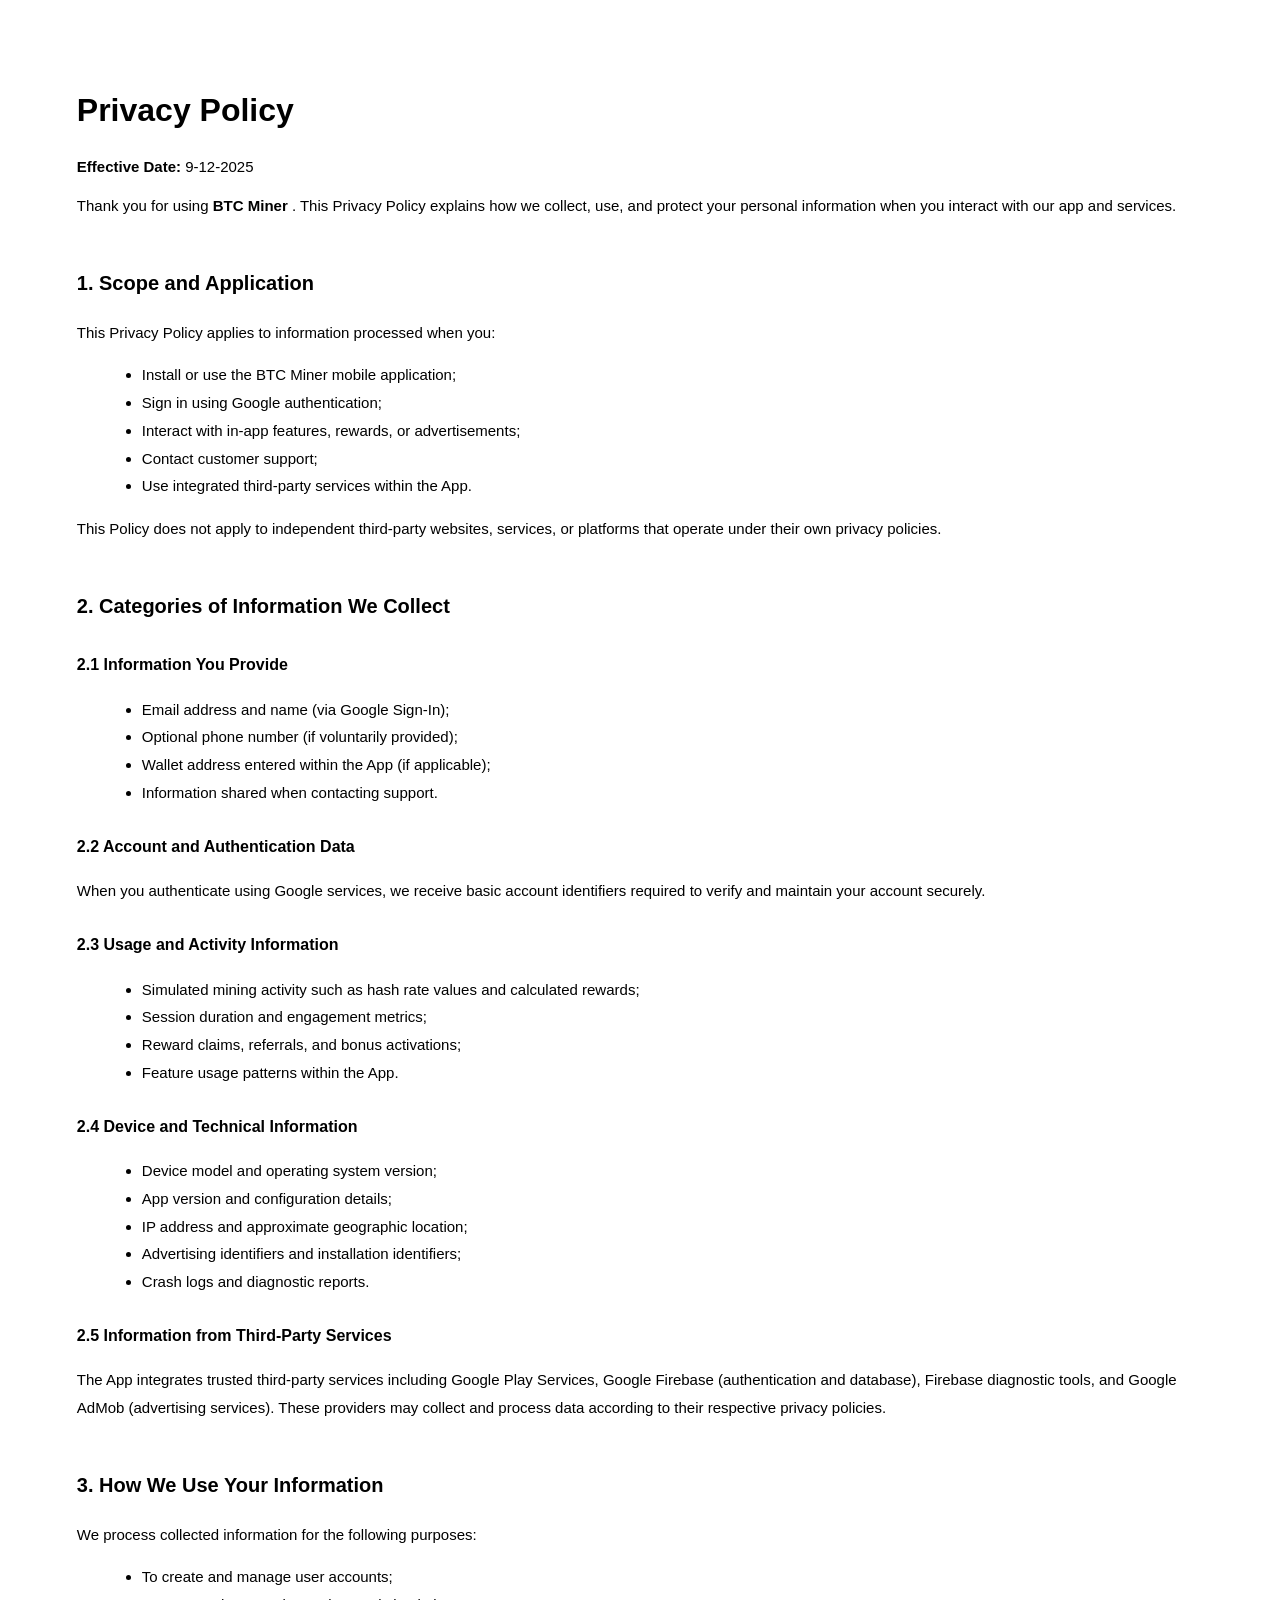
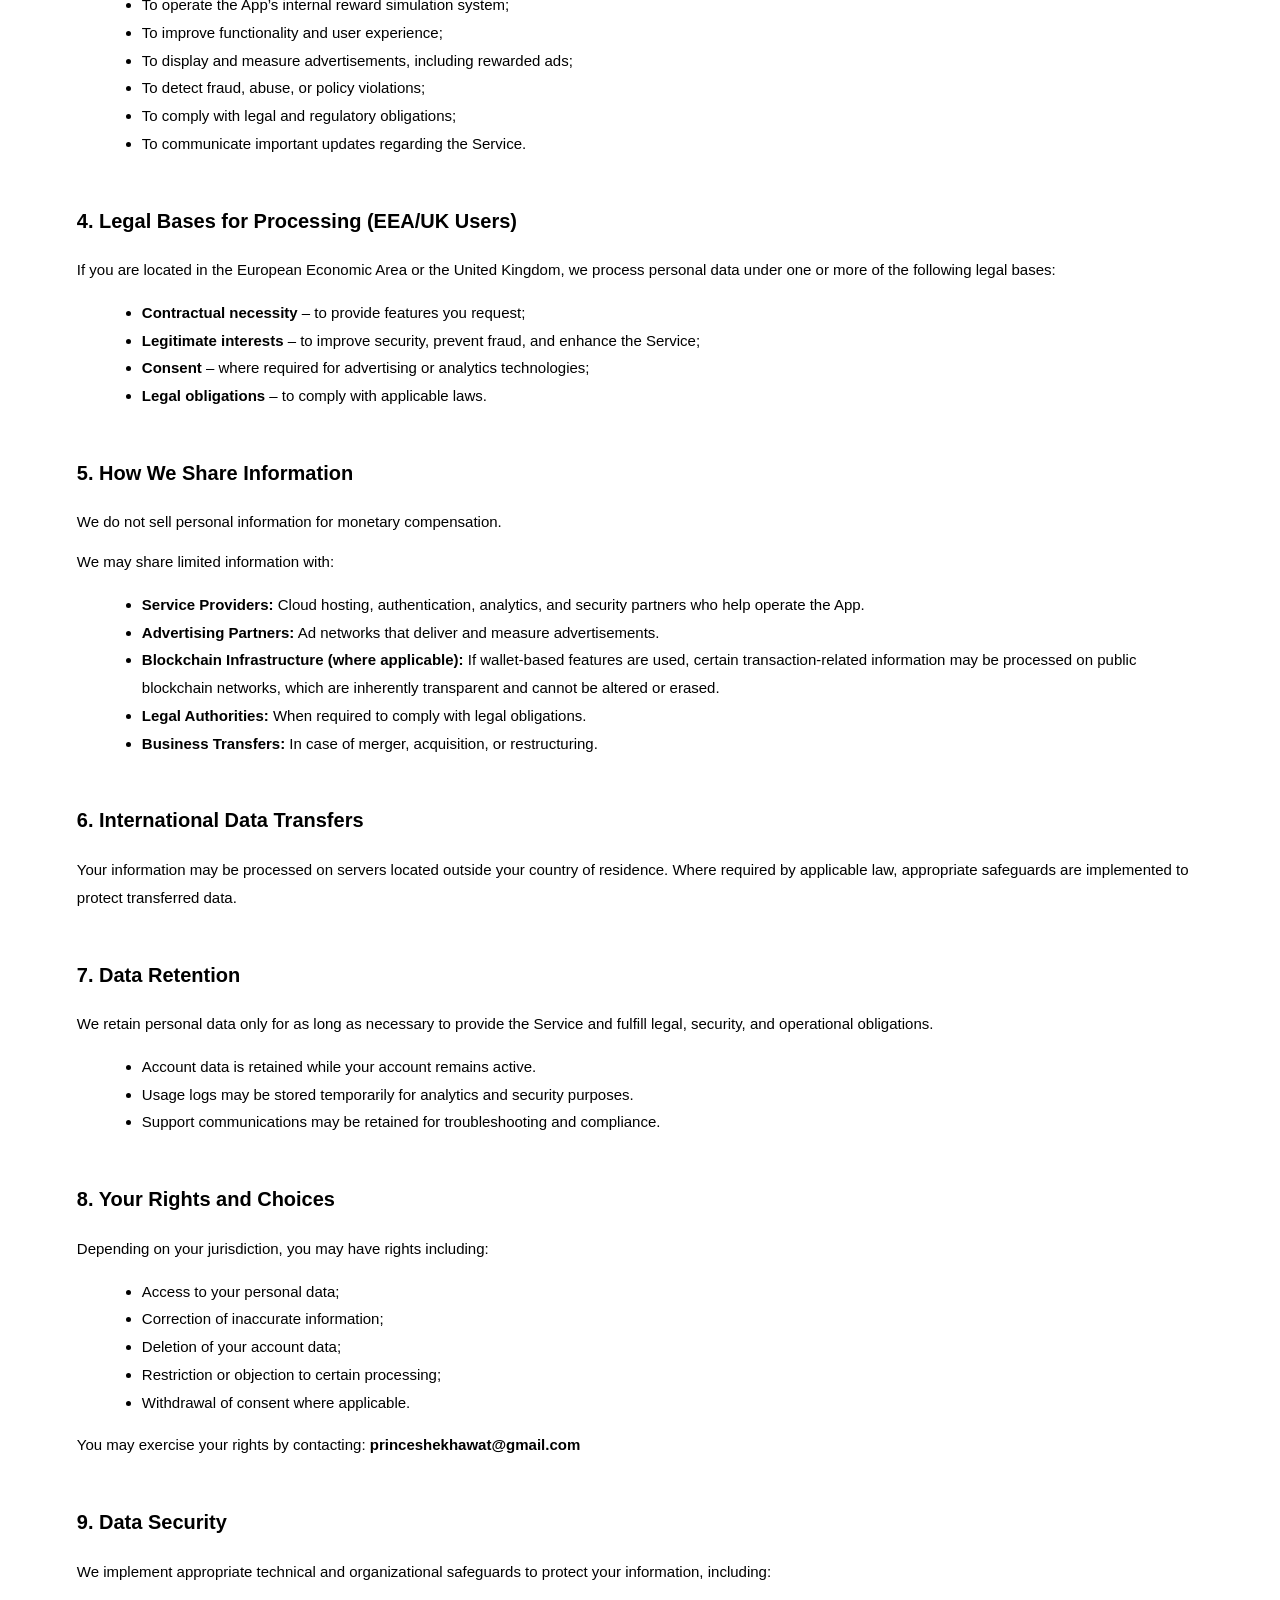
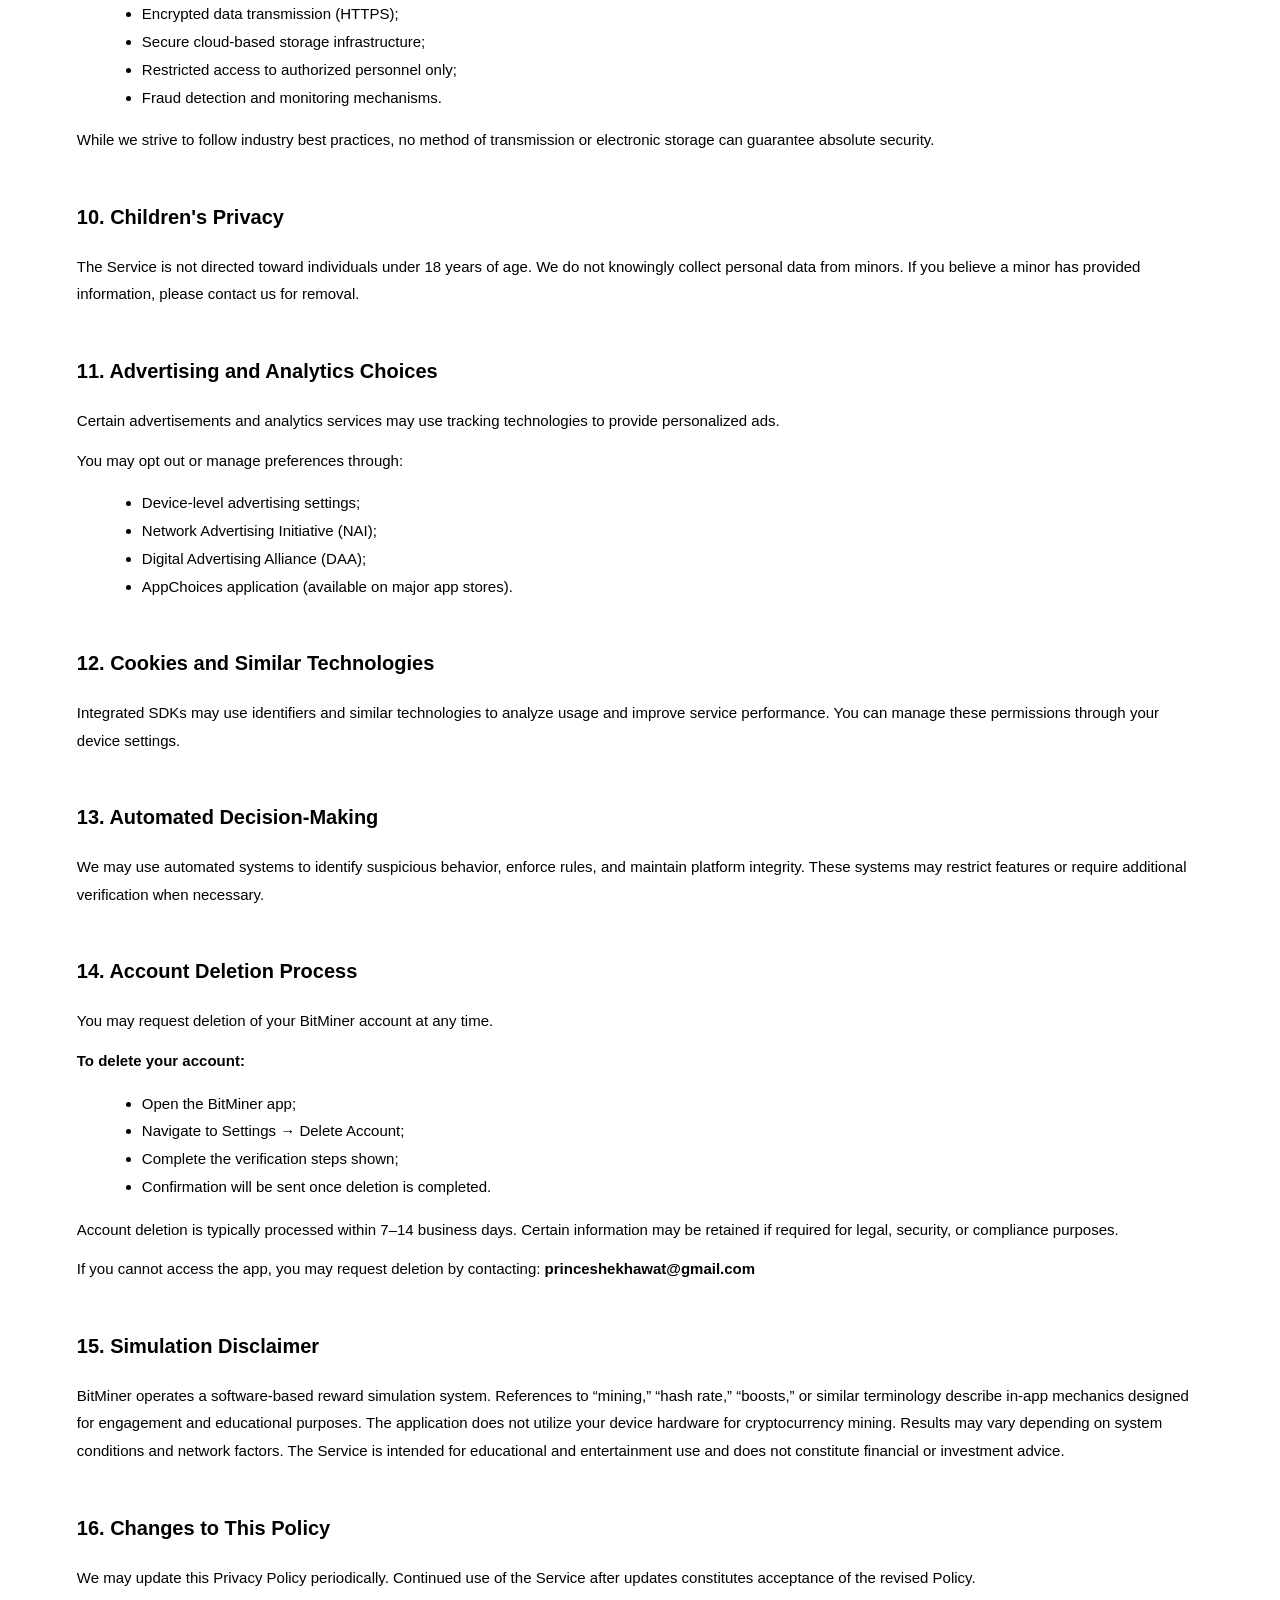
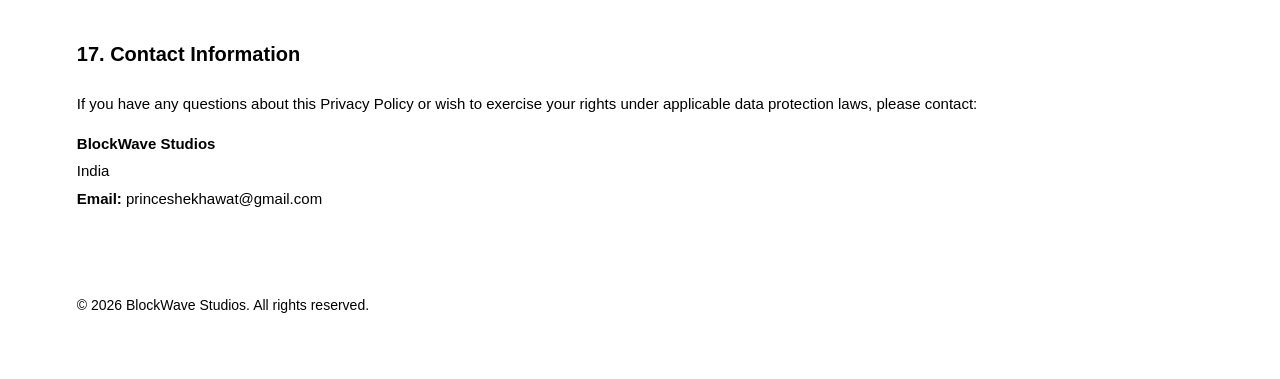
==== commit 74b2a608: "Update privacy.html" ====
--- a/privacy.html
+++ b/privacy.html
@@ -3,7 +3,7 @@
 <head>
 <meta charset="UTF-8">
 <meta name="viewport" content="width=device-width, initial-scale=1.0">
-<title>Privacy Policy - Btc Miner</title>
+<title>Privacy Policy - BTC Miner</title>
 
 <style>
 body {
@@ -30,137 +30,212 @@
 </head>
 
 <body>
-
 <h1>Privacy Policy</h1>
-<p><strong>Effective Date:</strong> March 3, 2026<br>
-<strong>Last Updated:</strong> March 3, 2026</p>
-
-<p>This Privacy Policy describes how <strong>BlockWave Studios</strong> ("we", "us", or "our") collects, processes, stores, and protects information in connection with the mobile application <strong>Btc Miner</strong> (the “App” or “Service”).</p>
-
-<p>By installing, accessing, or using the App, you acknowledge that you have read and understood this Privacy Policy and agree to the practices described herein.</p>
-
-<h2>1. Scope of This Policy</h2>
-<p>This Privacy Policy applies to information processed through:</p>
-<ul>
-<li>Your use of the Btc Miner mobile application;</li>
-<li>Account registration and authentication;</li>
-<li>In-app features, rewards, and gameplay mechanics;</li>
-<li>Advertising interactions;</li>
-<li>Customer support communications.</li>
-</ul>
-
-<p>This Policy does not apply to third-party services, app stores, advertising partners, or external websites that operate under their own privacy policies.</p>
-
-<h2>2. Definitions</h2>
-<p>“Personal Data” refers to information that identifies or may reasonably be linked to an identifiable individual.</p>
-<p>“Processing” means collecting, recording, storing, analyzing, modifying, sharing, or otherwise handling information.</p>
-
-<h2>3. Data Controller</h2>
-<p>
-BlockWave Studios<br>
-India<br>
-Email: btcminer041@gmail.com
-</p>
-
-<h2>4. Information We Collect</h2>
-
-<h3>4.1 Information You Provide Directly</h3>
-<ul>
-<li>Google account information (name, email address) when signing in via Google Sign-In.</li>
-<li>Information submitted when contacting customer support.</li>
-<li>Feedback, bug reports, or other communications.</li>
-</ul>
-
-<h3>4.2 Information Collected Automatically</h3>
-<ul>
-<li>Device type, manufacturer, and operating system version.</li>
-<li>IP address and approximate geographic region.</li>
-<li>App version and technical configuration details.</li>
-<li>Usage data such as screens viewed, interactions, reward calculations, and session duration.</li>
-<li>Crash logs and diagnostic data.</li>
-<li>Advertising identifiers used for ad measurement and personalization.</li>
-</ul>
-
-<h3>4.3 Firebase Infrastructure</h3>
-<p>The App uses Google Firebase services for authentication and cloud database storage. Firebase may process certain technical identifiers and usage information under Google's own privacy standards.</p>
-
-<h3>4.4 Advertising Services</h3>
-<p>The App integrates Google AdMob to display advertisements, including rewarded ads. Advertising partners may collect device identifiers and contextual data to serve and measure ads in accordance with platform rules and applicable regulations.</p>
-
-<h2>5. Purpose of Processing</h2>
-<p>We use collected information to:</p>
-<ul>
-<li>Provide access to the App and manage user accounts;</li>
-<li>Authenticate users securely;</li>
-<li>Operate and maintain the in-app reward system;</li>
-<li>Improve performance and user experience;</li>
-<li>Display and evaluate advertising performance;</li>
-<li>Prevent fraud, abuse, and misuse of the Service;</li>
-<li>Comply with legal obligations.</li>
-</ul>
-
-<h2>6. Virtual Reward Mechanics</h2>
-<p>The App operates a digital simulation-based reward environment. Terminology such as “mining,” “hashrate,” “boosts,” or “multipliers” refers to internal application mechanics used for entertainment and system-based calculations. These elements do not represent ownership of mining hardware, blockchain infrastructure, or direct participation in external cryptocurrency networks.</p>
-
-<h2>7. Data Sharing</h2>
-<p>We do not sell personal data for monetary consideration.</p>
-
-<p>We may share limited information with trusted service providers strictly for operational purposes, including:</p>
-<ul>
-<li>Google Firebase (authentication and cloud hosting);</li>
-<li>Google AdMob (advertising services);</li>
-<li>Analytics and security service providers.</li>
-</ul>
-
-<h2>8. Legal Bases (Where Applicable)</h2>
-<p>Where required by applicable law (including GDPR), processing is based on:</p>
-<ul>
-<li>Performance of a contract (providing the App);</li>
-<li>Legitimate interests (security, fraud prevention, service improvement);</li>
-<li>Consent (where required for advertising technologies);</li>
-<li>Compliance with legal obligations.</li>
-</ul>
-
-<h2>9. International Transfers</h2>
-<p>Service providers may process information in countries outside your residence. Appropriate safeguards are implemented where required by law.</p>
-
-<h2>10. Data Retention</h2>
-<p>We retain account and usage data while your account remains active and for a reasonable period thereafter for compliance, dispute resolution, and fraud prevention purposes.</p>
-
-<p>Backup and technical logs may persist temporarily until securely deleted.</p>
-
-<h2>11. Your Rights</h2>
+
+<p><strong>Effective Date:</strong> 9-12-2025</p>
+
+<p>Thank you for using <strong>BTC Miner</strong> . This Privacy Policy explains how we collect, use, and protect your personal information when you interact with our app and services.</p>
+
+
+<h2>1. Scope and Application</h2>
+
+<p>This Privacy Policy applies to information processed when you:</p>
+<ul>
+<li>Install or use the BTC Miner mobile application;</li>
+<li>Sign in using Google authentication;</li>
+<li>Interact with in-app features, rewards, or advertisements;</li>
+<li>Contact customer support;</li>
+<li>Use integrated third-party services within the App.</li>
+</ul>
+
+<p>This Policy does not apply to independent third-party websites, services, or platforms that operate under their own privacy policies.</p>
+
+
+<h2>2. Categories of Information We Collect</h2>
+
+<h3>2.1 Information You Provide</h3>
+<ul>
+<li>Email address and name (via Google Sign-In);</li>
+<li>Optional phone number (if voluntarily provided);</li>
+<li>Wallet address entered within the App (if applicable);</li>
+<li>Information shared when contacting support.</li>
+</ul>
+
+<h3>2.2 Account and Authentication Data</h3>
+<p>When you authenticate using Google services, we receive basic account identifiers required to verify and maintain your account securely.</p>
+
+<h3>2.3 Usage and Activity Information</h3>
+<ul>
+<li>Simulated mining activity such as hash rate values and calculated rewards;</li>
+<li>Session duration and engagement metrics;</li>
+<li>Reward claims, referrals, and bonus activations;</li>
+<li>Feature usage patterns within the App.</li>
+</ul>
+
+<h3>2.4 Device and Technical Information</h3>
+<ul>
+<li>Device model and operating system version;</li>
+<li>App version and configuration details;</li>
+<li>IP address and approximate geographic location;</li>
+<li>Advertising identifiers and installation identifiers;</li>
+<li>Crash logs and diagnostic reports.</li>
+</ul>
+
+<h3>2.5 Information from Third-Party Services</h3>
+<p>The App integrates trusted third-party services including Google Play Services, Google Firebase (authentication and database), Firebase diagnostic tools, and Google AdMob (advertising services). These providers may collect and process data according to their respective privacy policies.</p>
+
+
+<h2>3. How We Use Your Information</h2>
+
+<p>We process collected information for the following purposes:</p>
+
+<ul>
+<li>To create and manage user accounts;</li>
+<li>To operate the App’s internal reward simulation system;</li>
+<li>To improve functionality and user experience;</li>
+<li>To display and measure advertisements, including rewarded ads;</li>
+<li>To detect fraud, abuse, or policy violations;</li>
+<li>To comply with legal and regulatory obligations;</li>
+<li>To communicate important updates regarding the Service.</li>
+</ul>
+
+
+<h2>4. Legal Bases for Processing (EEA/UK Users)</h2>
+
+<p>If you are located in the European Economic Area or the United Kingdom, we process personal data under one or more of the following legal bases:</p>
+
+<ul>
+<li><strong>Contractual necessity</strong> – to provide features you request;</li>
+<li><strong>Legitimate interests</strong> – to improve security, prevent fraud, and enhance the Service;</li>
+<li><strong>Consent</strong> – where required for advertising or analytics technologies;</li>
+<li><strong>Legal obligations</strong> – to comply with applicable laws.</li>
+</ul>
+
+
+<h2>5. How We Share Information</h2>
+
+<p>We do not sell personal information for monetary compensation.</p>
+
+<p>We may share limited information with:</p>
+
+<ul>
+<li><strong>Service Providers:</strong> Cloud hosting, authentication, analytics, and security partners who help operate the App.</li>
+<li><strong>Advertising Partners:</strong> Ad networks that deliver and measure advertisements.</li>
+<li><strong>Blockchain Infrastructure (where applicable):</strong> If wallet-based features are used, certain transaction-related information may be processed on public blockchain networks, which are inherently transparent and cannot be altered or erased.</li>
+<li><strong>Legal Authorities:</strong> When required to comply with legal obligations.</li>
+<li><strong>Business Transfers:</strong> In case of merger, acquisition, or restructuring.</li>
+</ul>
+
+
+<h2>6. International Data Transfers</h2>
+
+<p>Your information may be processed on servers located outside your country of residence. Where required by applicable law, appropriate safeguards are implemented to protect transferred data.</p>
+
+
+<h2>7. Data Retention</h2>
+
+<p>We retain personal data only for as long as necessary to provide the Service and fulfill legal, security, and operational obligations.</p>
+
+<ul>
+<li>Account data is retained while your account remains active.</li>
+<li>Usage logs may be stored temporarily for analytics and security purposes.</li>
+<li>Support communications may be retained for troubleshooting and compliance.</li>
+</ul>
+
+
+<h2>8. Your Rights and Choices</h2>
+
 <p>Depending on your jurisdiction, you may have rights including:</p>
+
 <ul>
 <li>Access to your personal data;</li>
 <li>Correction of inaccurate information;</li>
-<li>Deletion of your account and associated data;</li>
+<li>Deletion of your account data;</li>
 <li>Restriction or objection to certain processing;</li>
-<li>Data portability where applicable.</li>
-</ul>
-
-<p>You may exercise your rights by contacting: <strong>btcminer041@gmail.com</strong>.</p>
-
-<h2>12. Account Deletion</h2>
-<p>If the App includes an account deletion feature, you may request deletion directly within the App. We may retain limited information as required by law or for security purposes.</p>
-
-<h2>13. Children's Privacy</h2>
-<p>The App is not intended for children under 13 years of age. We do not knowingly collect personal data from children under 13.</p>
-
-<h2>14. Security</h2>
-<p>We implement commercially reasonable technical and organizational safeguards to protect information. However, no method of electronic storage or transmission is completely secure.</p>
-
-<h2>15. Automated Monitoring</h2>
-<p>Automated systems may be used to detect suspicious activity, enforce rules, and maintain service integrity.</p>
+<li>Withdrawal of consent where applicable.</li>
+</ul>
+
+<p>You may exercise your rights by contacting: <strong>princeshekhawat@gmail.com</strong></p>
+
+
+<h2>9. Data Security</h2>
+
+<p>We implement appropriate technical and organizational safeguards to protect your information, including:</p>
+
+<ul>
+<li>Encrypted data transmission (HTTPS);</li>
+<li>Secure cloud-based storage infrastructure;</li>
+<li>Restricted access to authorized personnel only;</li>
+<li>Fraud detection and monitoring mechanisms.</li>
+</ul>
+
+<p>While we strive to follow industry best practices, no method of transmission or electronic storage can guarantee absolute security.</p>
+
+
+<h2>10. Children's Privacy</h2>
+
+<p>The Service is not directed toward individuals under 18 years of age. We do not knowingly collect personal data from minors. If you believe a minor has provided information, please contact us for removal.</p>
+
+
+<h2>11. Advertising and Analytics Choices</h2>
+
+<p>Certain advertisements and analytics services may use tracking technologies to provide personalized ads.</p>
+
+<p>You may opt out or manage preferences through:</p>
+
+<ul>
+<li>Device-level advertising settings;</li>
+<li>Network Advertising Initiative (NAI);</li>
+<li>Digital Advertising Alliance (DAA);</li>
+<li>AppChoices application (available on major app stores).</li>
+</ul>
+
+
+<h2>12. Cookies and Similar Technologies</h2>
+
+<p>Integrated SDKs may use identifiers and similar technologies to analyze usage and improve service performance. You can manage these permissions through your device settings.</p>
+
+
+<h2>13. Automated Decision-Making</h2>
+
+<p>We may use automated systems to identify suspicious behavior, enforce rules, and maintain platform integrity. These systems may restrict features or require additional verification when necessary.</p>
+
+
+<h2>14. Account Deletion Process</h2>
+
+<p>You may request deletion of your BitMiner account at any time.</p>
+
+<p><strong>To delete your account:</strong></p>
+<ul>
+<li>Open the BitMiner app;</li>
+<li>Navigate to Settings → Delete Account;</li>
+<li>Complete the verification steps shown;</li>
+<li>Confirmation will be sent once deletion is completed.</li>
+</ul>
+
+<p>Account deletion is typically processed within 7–14 business days. Certain information may be retained if required for legal, security, or compliance purposes.</p>
+
+<p>If you cannot access the app, you may request deletion by contacting: <strong>princeshekhawat@gmail.com</strong></p>
+
+
+<h2>15. Simulation Disclaimer</h2>
+
+<p>BitMiner operates a software-based reward simulation system. References to “mining,” “hash rate,” “boosts,” or similar terminology describe in-app mechanics designed for engagement and educational purposes. The application does not utilize your device hardware for cryptocurrency mining. Results may vary depending on system conditions and network factors. The Service is intended for educational and entertainment use and does not constitute financial or investment advice.</p>
+
 
 <h2>16. Changes to This Policy</h2>
-<p>We may update this Privacy Policy periodically. Continued use of the App after changes constitutes acceptance of the updated Policy.</p>
-
-<h2>17. Contact</h2>
+
+<p>We may update this Privacy Policy periodically. Continued use of the Service after updates constitutes acceptance of the revised Policy.</p>
+
+
+<h2>17. Contact Information</h2>
+
+<p>If you have any questions about this Privacy Policy or wish to exercise your rights under applicable data protection laws, please contact:</p>
+
 <p>
-BlockWave Studios<br>
+<strong>BlockWave Studios</strong><br>
 India<br>
-Email: btcminer041@gmail.com
+<strong>Email:</strong> princeshekhawat@gmail.com
 </p>
 
 <div class="footer">
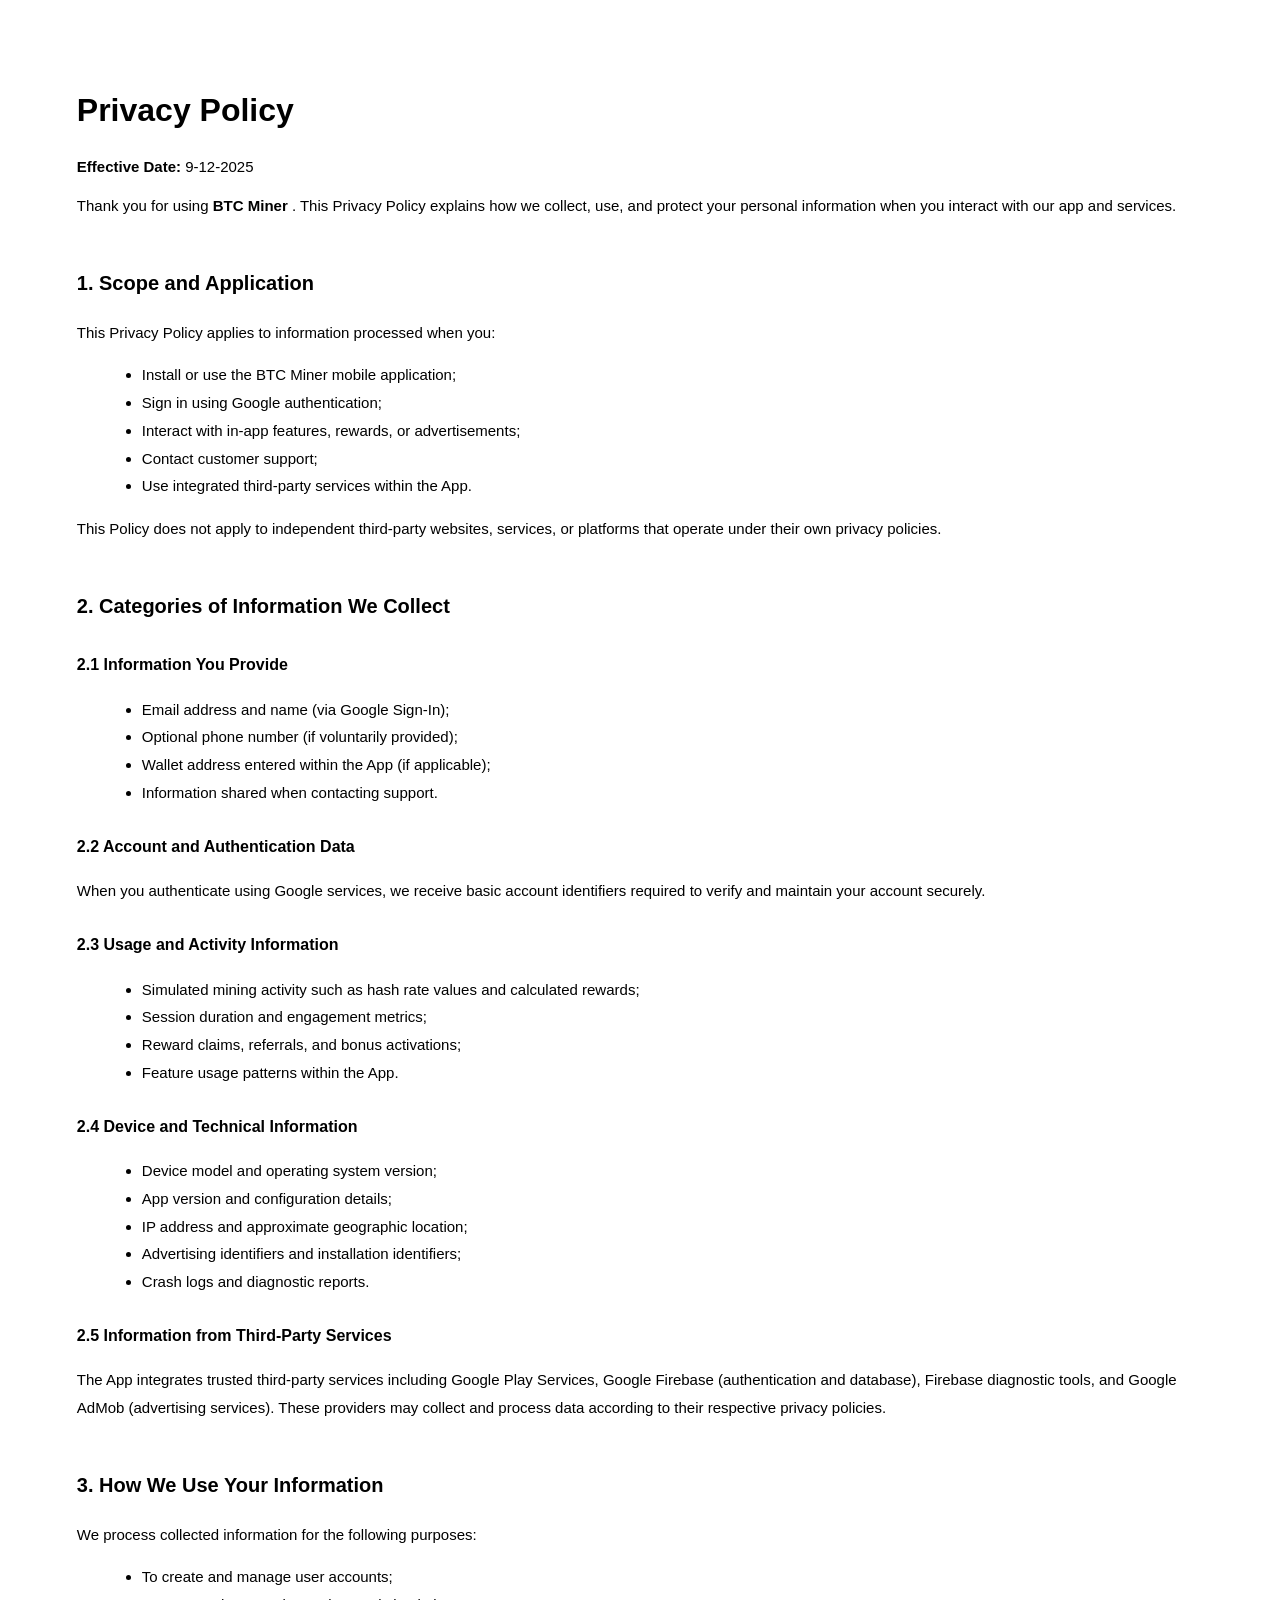
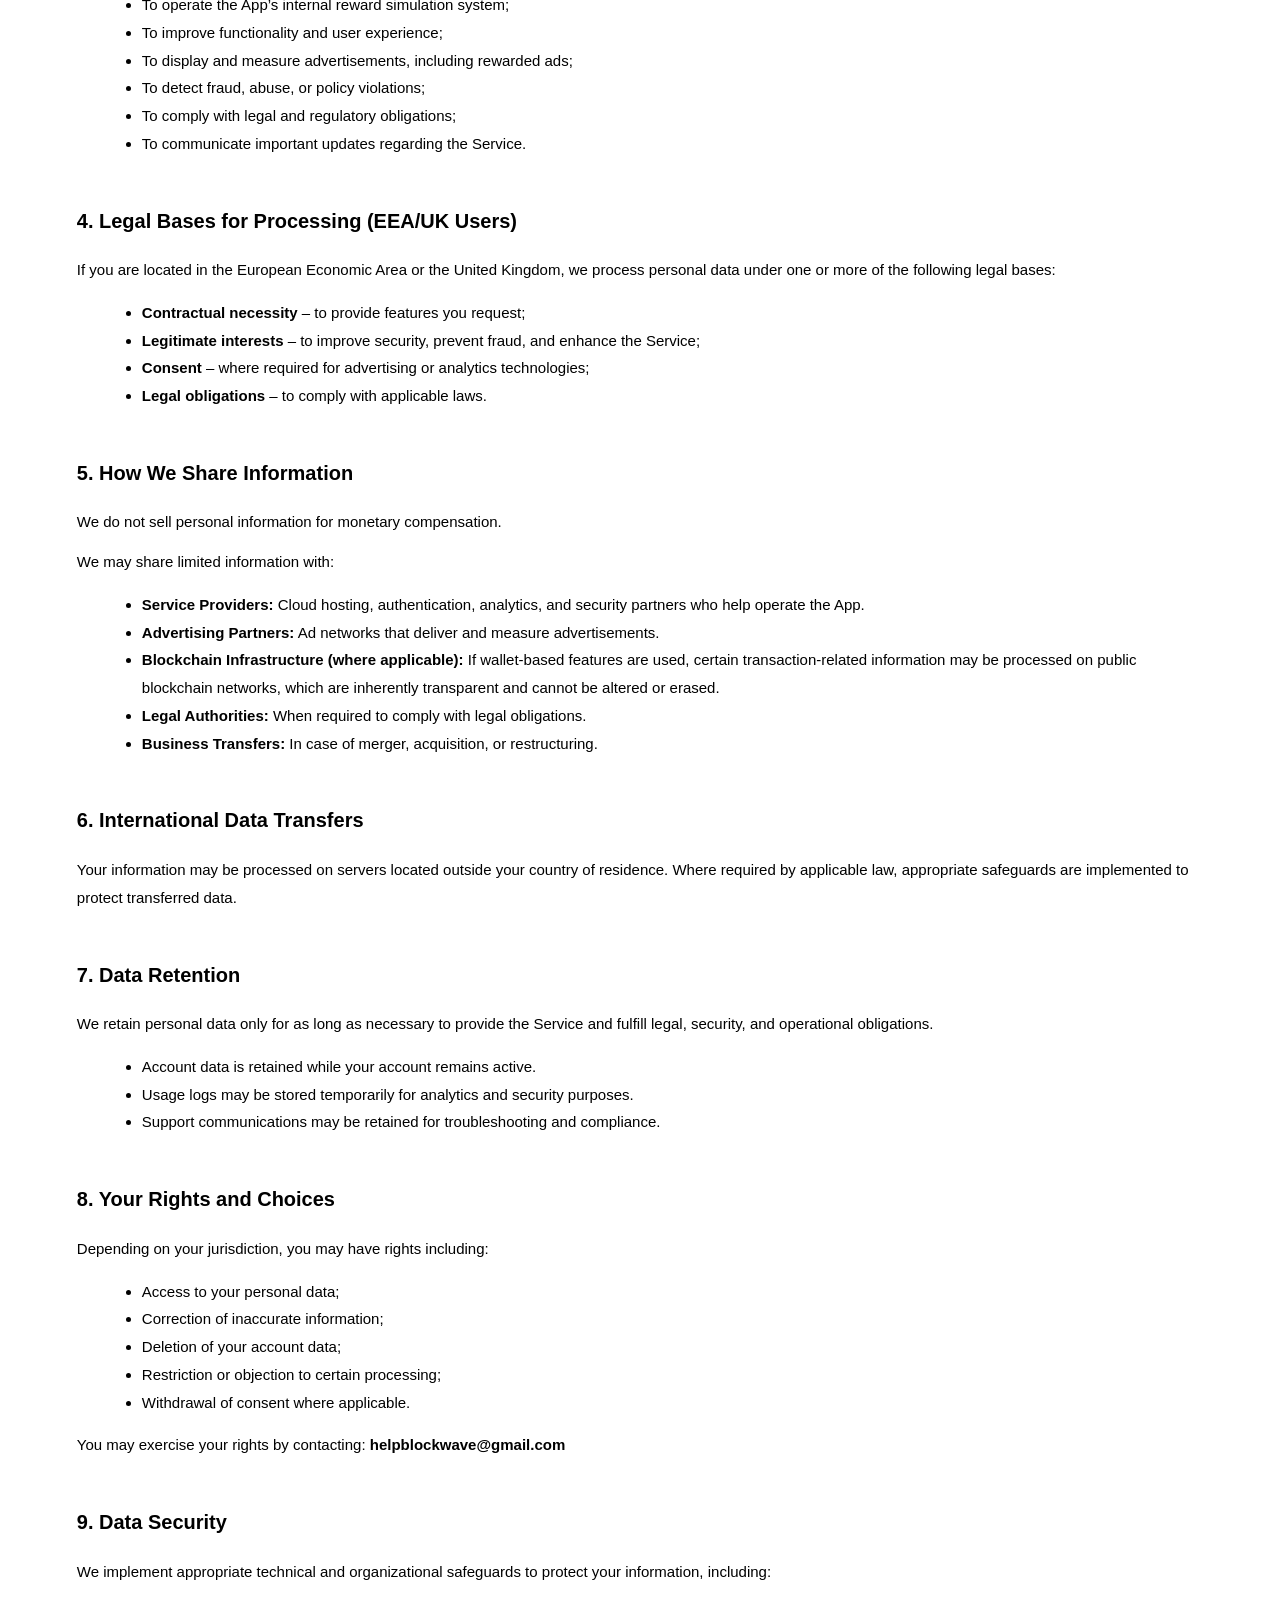
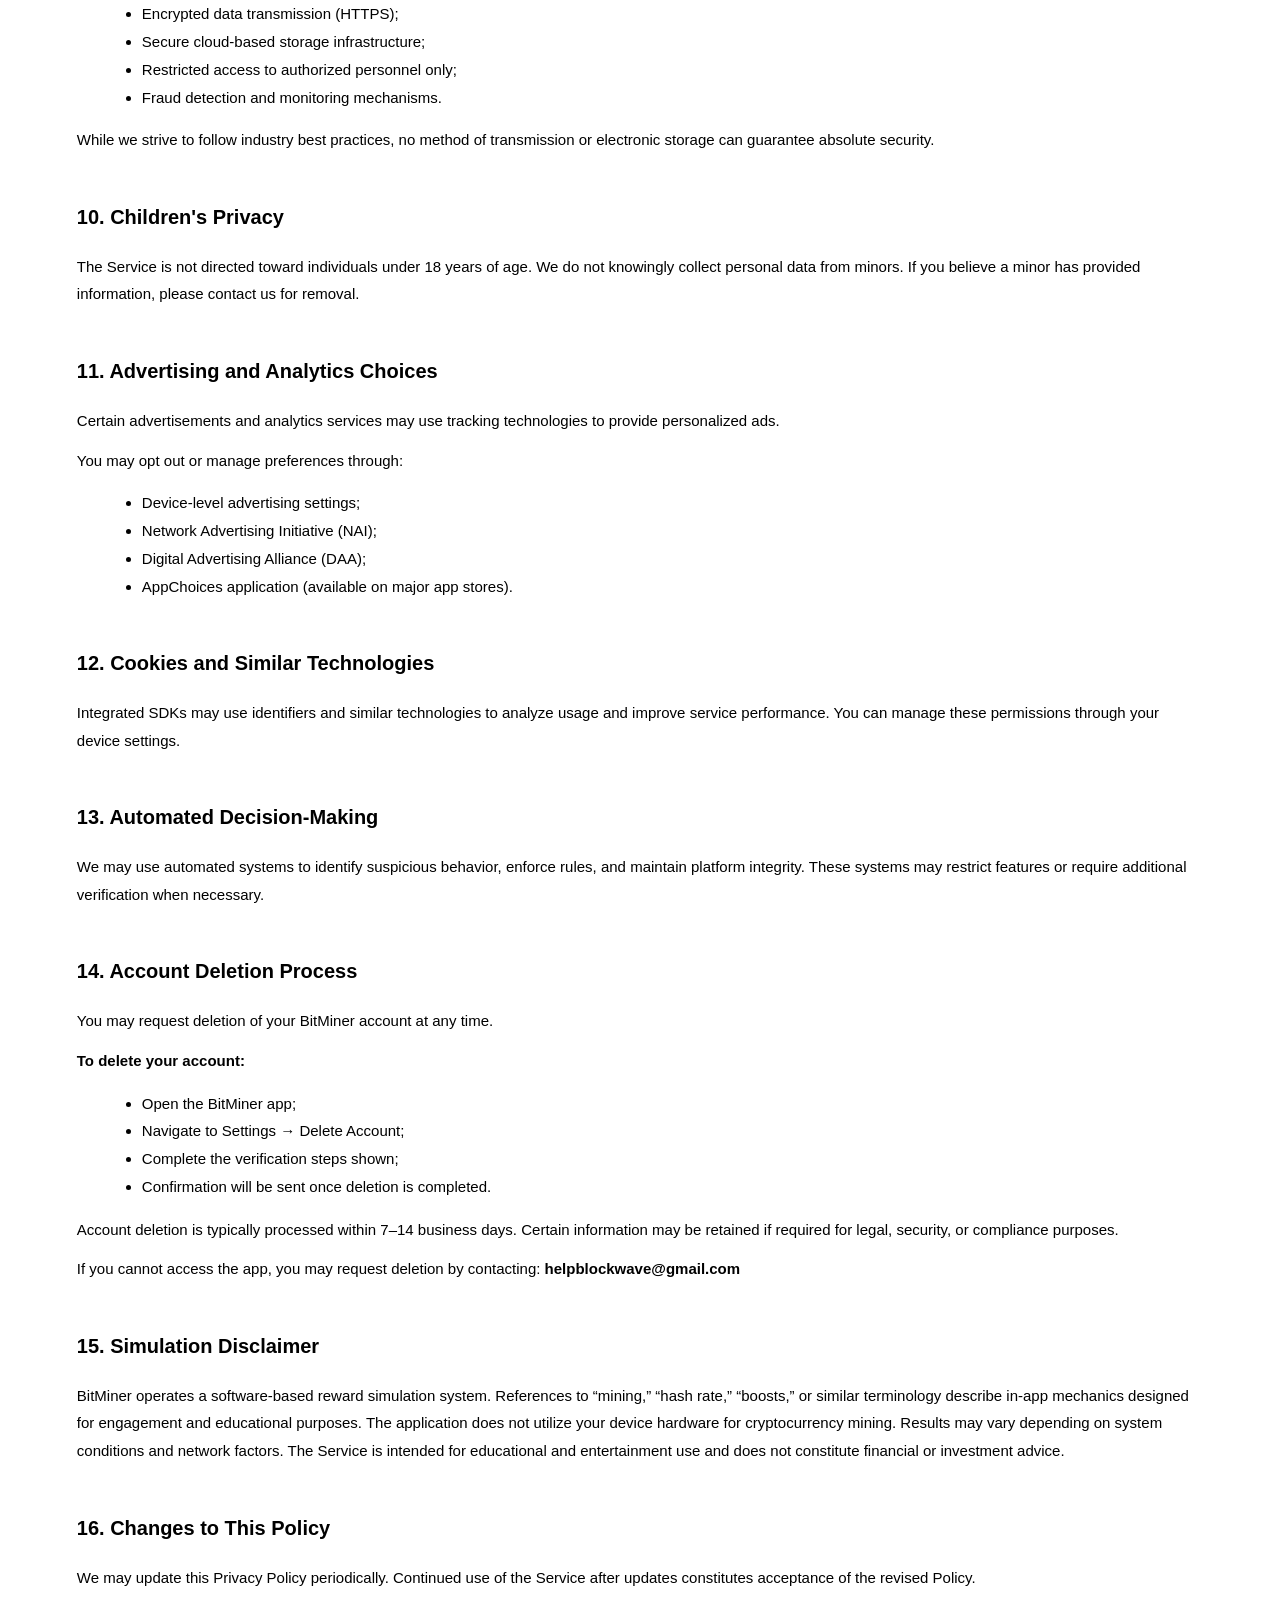
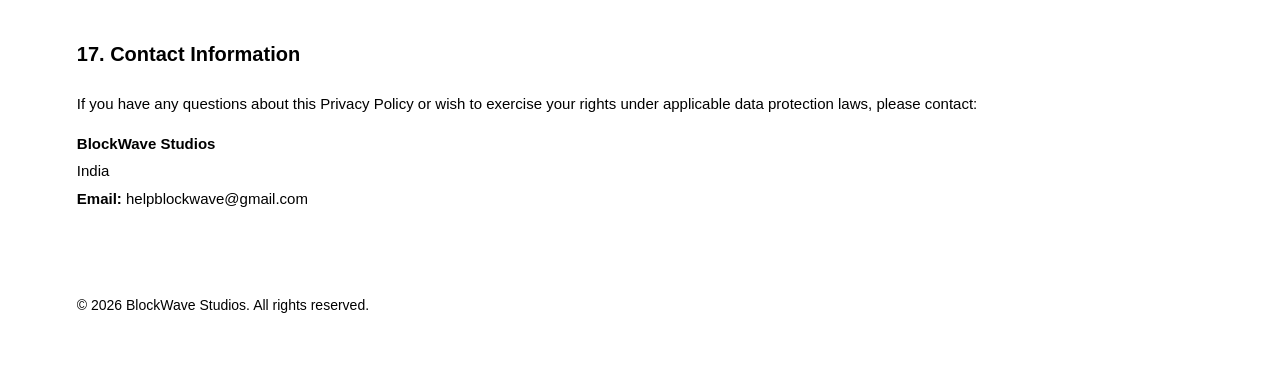
==== commit a1146be0: "Update privacy.html" ====
--- a/privacy.html
+++ b/privacy.html
@@ -155,7 +155,7 @@
 <li>Withdrawal of consent where applicable.</li>
 </ul>
 
-<p>You may exercise your rights by contacting: <strong>princeshekhawat@gmail.com</strong></p>
+<p>You may exercise your rights by contacting: <strong>helpblockwave@gmail.com</strong></p>
 
 
 <h2>9. Data Security</h2>
@@ -215,7 +215,7 @@
 
 <p>Account deletion is typically processed within 7–14 business days. Certain information may be retained if required for legal, security, or compliance purposes.</p>
 
-<p>If you cannot access the app, you may request deletion by contacting: <strong>princeshekhawat@gmail.com</strong></p>
+<p>If you cannot access the app, you may request deletion by contacting: <strong>helpblockwave@gmail.com</strong></p>
 
 
 <h2>15. Simulation Disclaimer</h2>
@@ -235,7 +235,7 @@
 <p>
 <strong>BlockWave Studios</strong><br>
 India<br>
-<strong>Email:</strong> princeshekhawat@gmail.com
+<strong>Email:</strong> helpblockwave@gmail.com
 </p>
 
 <div class="footer">
